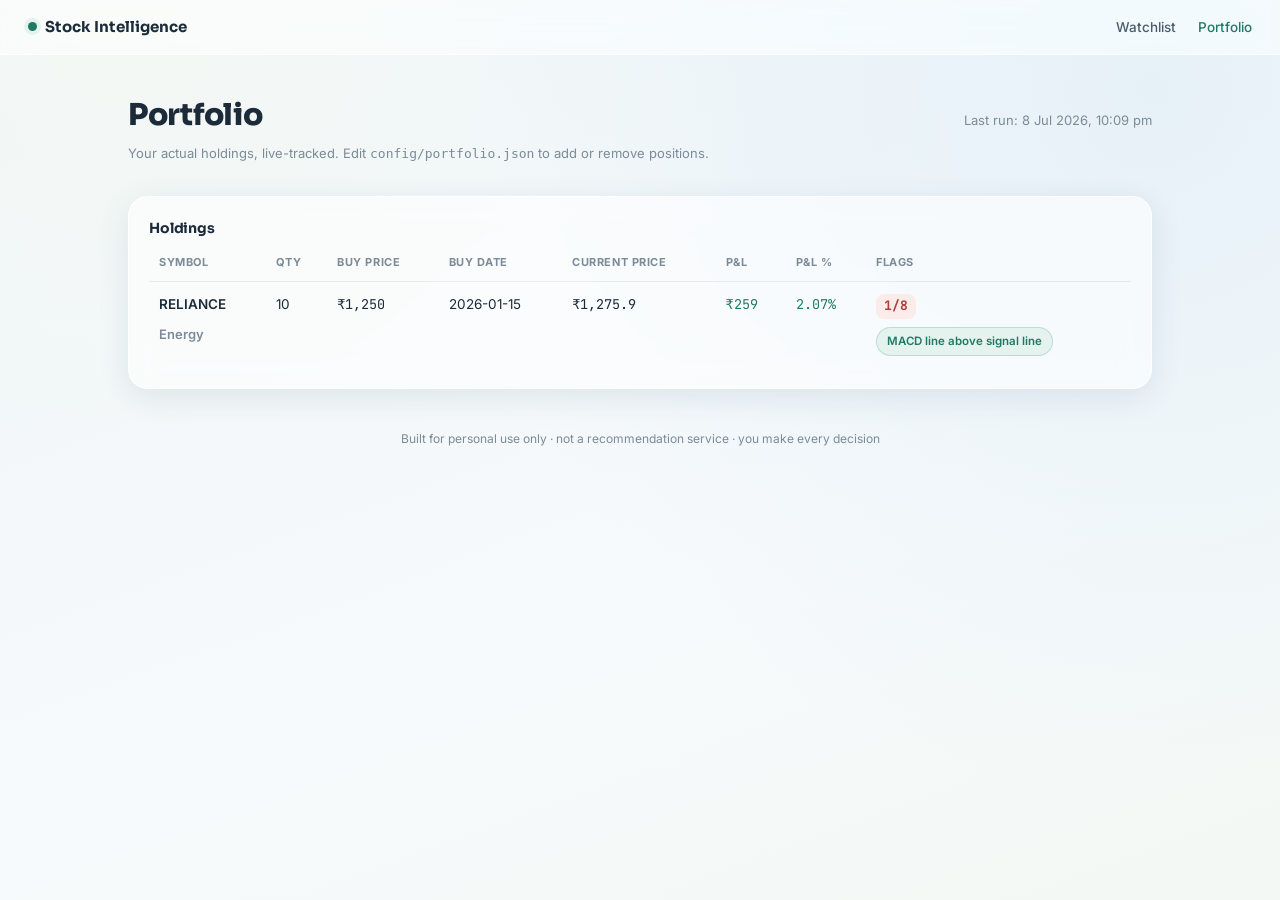
==== dashboard/portfolio.html @ 92f8f2cc "Phase 1 foundation: watchlist config, Angel One OHLCV pipeline, indicators, flags, dashboard Watchli" ====
<!DOCTYPE html>
<html lang="en">
<head>
<meta charset="UTF-8">
<meta name="viewport" content="width=device-width, initial-scale=1.0">
<title>Stock Intelligence — Portfolio</title>
<link rel="preconnect" href="https://fonts.googleapis.com">
<link href="https://fonts.googleapis.com/css2?family=Sora:wght@400;500;600;700;800&family=Inter:wght@400;500;600&family=JetBrains+Mono:wght@400;500;600&display=swap" rel="stylesheet">
<link rel="stylesheet" href="css/style.css">
</head>
<body>

<nav>
  <div class="brand"><span class="dot"></span> Stock Intelligence</div>
  <ul>
    <li><a href="index.html">Watchlist</a></li>
    <li><a href="portfolio.html" class="active">Portfolio</a></li>
  </ul>
</nav>

<header class="hero">
  <div class="title-row">
    <h1 class="display">Portfolio</h1>
    <div class="sub" id="last-updated">Loading…</div>
  </div>
  <div class="sub">Your actual holdings, live-tracked. Edit <code>config/portfolio.json</code> to add or remove positions.</div>
</header>

<main>
  <div class="card">
    <h2>Holdings</h2>
    <div style="overflow-x:auto;">
      <table id="holdings-table">
        <thead>
          <tr>
            <th>Symbol</th><th>Qty</th><th>Buy price</th><th>Buy date</th>
            <th>Current price</th><th>P&amp;L</th><th>P&amp;L %</th><th>Flags</th>
          </tr>
        </thead>
        <tbody id="holdings-body">
          <tr><td colspan="8" class="empty-note">Loading…</td></tr>
        </tbody>
      </table>
    </div>
  </div>
</main>

<footer>Built for personal use only · not a recommendation service · you make every decision</footer>

<script src="js/app.js"></script>
<script>
async function render() {
  const utils = window.dashboardUtils;
  const [meta, flagDefinitions, portfolio] = await Promise.all([
    utils.loadMeta(),
    utils.loadFlagDefinitions(),
    utils.loadPortfolio(),
  ]);

  document.getElementById("last-updated").textContent = `Last run: ${utils.formatUpdatedAt(meta.run_at)}`;

  const body = document.getElementById("holdings-body");
  body.innerHTML = "";

  if (!portfolio.holdings.length) {
    body.innerHTML = `<tr><td colspan="8" class="empty-note">No holdings configured. Add entries to config/portfolio.json.</td></tr>`;
    return;
  }

  portfolio.holdings.forEach((holding) => {
    const pnlClass = holding.pnl > 0 ? "up" : holding.pnl < 0 ? "down" : "flat";
    const pnlText = holding.pnl !== null ? `₹${holding.pnl.toLocaleString("en-IN", { maximumFractionDigits: 2 })}` : "—";
    const pnlPctText = holding.pnl_pct !== null ? `${holding.pnl_pct.toFixed(2)}%` : "—";

    const flagsHtml = holding.flags
      ? `<span class="flag-count ${utils.flagCountClass(holding.flags.flag_count, holding.flags.flag_total)}">${holding.flags.flag_count}/${holding.flags.flag_total}</span>
         <div class="flagrow">${holding.flags.flags_on.map((k) => `<span class="flag on">${utils.flagShortLabel(flagDefinitions, k)}</span>`).join("")}</div>`
      : `<span class="empty-note">no data this cycle</span>`;

    const row = document.createElement("tr");
    row.innerHTML = `
      <td>${holding.symbol}<div class="empty-note">${holding.sector || ""}</div></td>
      <td>${holding.quantity}</td>
      <td class="price-cell">${utils.formatPrice(holding.buy_price)}</td>
      <td>${holding.buy_date}</td>
      <td class="price-cell">${utils.formatPrice(holding.current_price)}</td>
      <td class="price-cell chg ${pnlClass}">${pnlText}</td>
      <td class="price-cell chg ${pnlClass}">${pnlPctText}</td>
      <td>${flagsHtml}</td>
    `;
    body.appendChild(row);
  });
}

render().catch((err) => {
  console.error(err);
  document.getElementById("holdings-body").innerHTML =
    `<tr><td colspan="8" class="empty-note">Failed to load data: ${err.message}. Run the pipeline first (python -m src.pipeline).</td></tr>`;
});
</script>

</body>
</html>
---- dashboard/css/style.css ----
:root{
  --bg-1:#eef4fa;
  --bg-2:#e6f1f7;
  --bg-3:#f3f8f4;
  --glass:rgba(255,255,255,0.58);
  --glass-strong:rgba(255,255,255,0.78);
  --glass-border:rgba(255,255,255,0.9);
  --ink:#1c2b3a;
  --ink-soft:#4a5c6b;
  --ink-faint:#7c8b98;
  --teal:#1f7a63;
  --teal-soft:#e4f3ee;
  --amber:#a8681c;
  --amber-soft:#faf0e0;
  --rose:#a8403a;
  --rose-soft:#fbecea;
  --line:rgba(28,43,58,0.08);
  --shadow:0 8px 32px rgba(31,64,90,0.10);
}
*{box-sizing:border-box; margin:0; padding:0;}
html{scroll-behavior:smooth;}
body{
  font-family:'Inter',sans-serif;
  color:var(--ink);
  background:
    radial-gradient(circle at 10% 0%, var(--bg-3) 0%, transparent 45%),
    radial-gradient(circle at 90% 10%, var(--bg-2) 0%, transparent 50%),
    linear-gradient(160deg, var(--bg-1), #f7fafc 60%, var(--bg-3));
  min-height:100vh;
  line-height:1.6;
  padding-bottom:80px;
}
.mono{font-family:'JetBrains Mono',monospace;}
h1,h2,h3,.display{font-family:'Sora',sans-serif; letter-spacing:-0.01em;}

nav{
  position:sticky; top:0; z-index:50;
  backdrop-filter:blur(16px) saturate(160%);
  -webkit-backdrop-filter:blur(16px) saturate(160%);
  background:rgba(255,255,255,0.55);
  border-bottom:1px solid var(--glass-border);
  padding:14px 28px;
  display:flex; align-items:center; justify-content:space-between;
}
nav .brand{font-family:'Sora',sans-serif; font-weight:700; font-size:15px; display:flex; align-items:center; gap:8px;}
nav .brand .dot{width:9px;height:9px;border-radius:50%;background:var(--teal); box-shadow:0 0 0 4px var(--teal-soft);}
nav ul{list-style:none; display:flex; gap:22px;}
nav a{color:var(--ink-soft); text-decoration:none; font-size:13.5px; font-weight:500;}
nav a:hover, nav a.active{color:var(--teal);}

header.hero{max-width:1080px; margin:0 auto; padding:36px 28px 8px;}
.hero .title-row{display:flex; align-items:baseline; justify-content:space-between; flex-wrap:wrap; gap:8px;}
h1.display{font-size:clamp(22px,4vw,30px); font-weight:800; color:var(--ink);}
.hero .sub{font-size:13px; color:var(--ink-faint); margin-top:4px;}

main{max-width:1080px; margin:0 auto; padding:24px 28px 0;}
.layout-grid{display:grid; grid-template-columns:1.3fr 1fr; gap:18px; align-items:start;}
@media (max-width:900px){ .layout-grid{grid-template-columns:1fr;} }

.card{
  background:var(--glass);
  border:1px solid var(--glass-border);
  border-radius:20px;
  box-shadow:var(--shadow);
  backdrop-filter:blur(14px);
  -webkit-backdrop-filter:blur(14px);
  padding:20px;
}
.card h2{font-size:14px; font-weight:700; margin-bottom:14px;}

.stock-row{
  background:var(--glass-strong); border:1px solid var(--glass-border); border-radius:14px;
  padding:12px 14px; margin-bottom:9px; display:flex; align-items:center; justify-content:space-between;
  box-shadow:0 3px 10px rgba(31,64,90,0.05); gap:10px;
}
.stock-row .left{display:flex; align-items:center; gap:11px; min-width:0;}
.stock-row .rank{
  width:26px; height:26px; border-radius:8px; background:var(--teal-soft); color:var(--teal);
  font-family:'JetBrains Mono',monospace; font-weight:700; font-size:12px;
  display:flex; align-items:center; justify-content:center; flex-shrink:0;
}
.stock-row .name{font-weight:700; font-size:14px;}
.stock-row .name .sector{font-weight:500; color:var(--ink-faint); font-size:11.5px; margin-left:6px;}
.stock-row .flags-mini{font-size:11px; color:var(--ink-faint); margin-top:2px; white-space:nowrap; overflow:hidden; text-overflow:ellipsis;}
.stock-row .right{text-align:right; flex-shrink:0;}
.stock-row .price{font-size:13px; font-weight:600; font-family:'JetBrains Mono',monospace;}
.stock-row .chg{font-family:'JetBrains Mono',monospace; font-size:11.5px; font-weight:600;}
.chg.up{color:var(--teal);} .chg.down{color:var(--rose);} .chg.flat{color:var(--ink-faint);}

.flag-count{
  font-family:'JetBrains Mono',monospace; font-weight:700; font-size:13px;
  padding:2px 8px; border-radius:8px; display:inline-block;
}
.flag-count.strong{background:var(--teal-soft); color:var(--teal);}
.flag-count.mid{background:var(--amber-soft); color:var(--amber);}
.flag-count.weak{background:var(--rose-soft); color:var(--rose);}

.flagrow{display:flex; flex-wrap:wrap; gap:6px; margin-top:8px;}
.flag{
  font-size:11.5px; font-weight:600; padding:4px 10px; border-radius:999px;
  border:1px solid; display:inline-flex; align-items:center; gap:5px;
}
.flag.on{background:var(--teal-soft); color:var(--teal); border-color:rgba(31,122,99,0.2);}
.flag.off{background:rgba(28,43,58,0.05); color:var(--ink-faint); border-color:var(--line);}

.side-card{
  background:var(--glass-strong); border:1px solid var(--glass-border); border-radius:14px;
  padding:14px 16px; margin-bottom:12px; box-shadow:0 3px 10px rgba(31,64,90,0.05);
}
.side-card h5{font-size:11.5px; text-transform:uppercase; letter-spacing:0.05em; color:var(--ink-faint); margin-bottom:10px; font-weight:700;}
.holding-row{display:flex; justify-content:space-between; align-items:center; font-size:12.5px; padding:7px 0; border-bottom:1px solid var(--line);}
.holding-row:last-child{border-bottom:none;}
.pill-status{font-size:10px; font-weight:700; padding:2px 8px; border-radius:999px;}
.pill-status.ok{background:var(--teal-soft); color:var(--teal);}
.pill-status.watch{background:var(--amber-soft); color:var(--amber);}
.pill-status.review{background:var(--rose-soft); color:var(--rose);}

table{width:100%; border-collapse:collapse; font-size:13.5px;}
th{text-align:left; font-size:11px; text-transform:uppercase; letter-spacing:0.05em; color:var(--ink-faint); padding:0 10px 10px; font-weight:700;}
td{padding:12px 10px; border-top:1px solid var(--line); vertical-align:top;}
tr td:first-child{font-weight:600;}
.price-cell{font-family:'JetBrains Mono',monospace;}

.callout{
  background:var(--amber-soft); border:1px solid rgba(168,104,28,0.2); border-radius:16px;
  padding:14px 18px; font-size:13px; color:var(--ink); margin-top:16px;
}
.callout b{color:var(--amber);}

.empty-note{color:var(--ink-faint); font-size:13px; padding:8px 0;}

footer{max-width:1080px; margin:40px auto 0; padding:0 28px; text-align:center; color:var(--ink-faint); font-size:12px;}
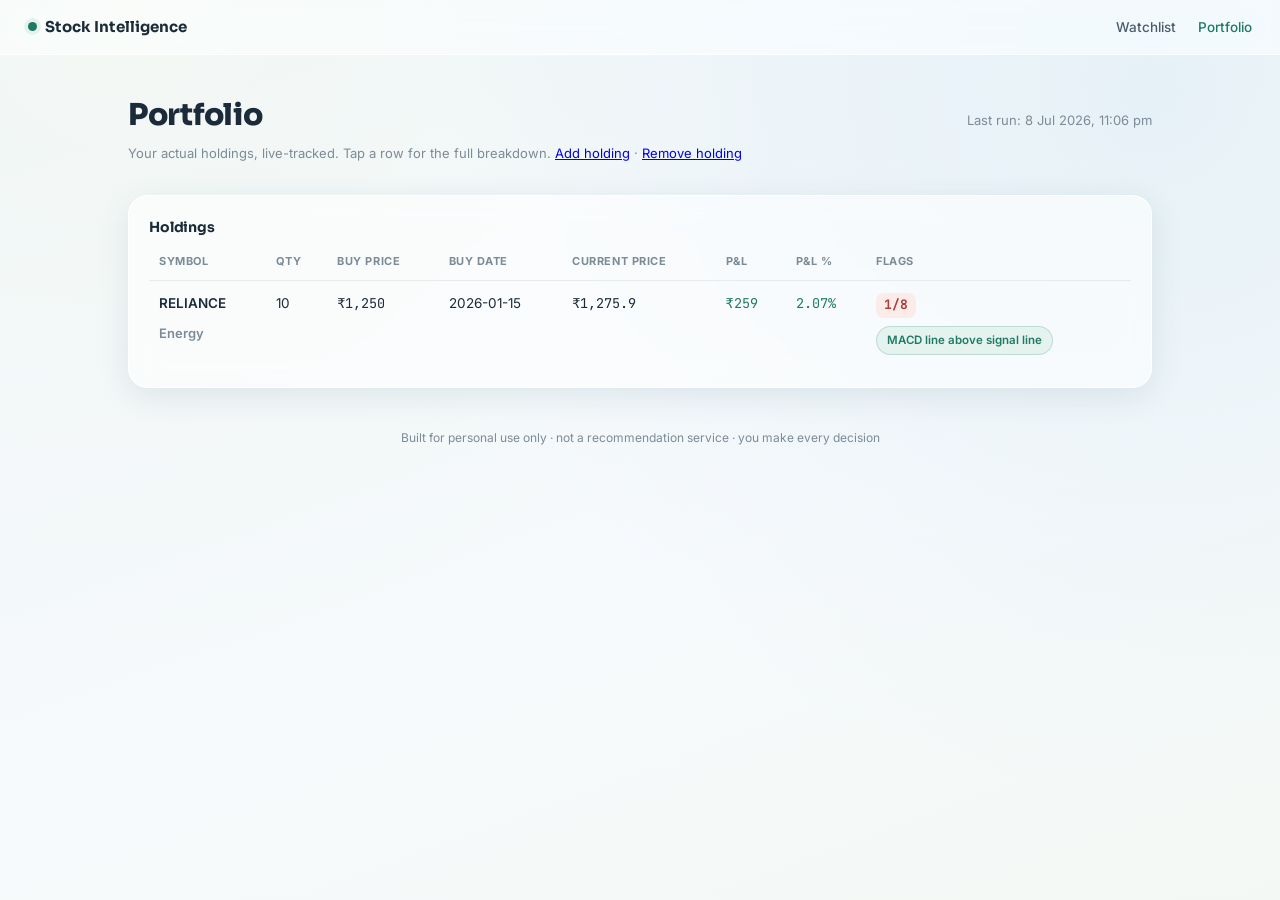
==== commit c6e68afd: "Phase 2 kickoff: sector strength, Telegram briefings, issue-form config editing, stock detail view -" ====
--- a/dashboard/portfolio.html
+++ b/dashboard/portfolio.html
@@ -23,7 +23,11 @@
     <h1 class="display">Portfolio</h1>
     <div class="sub" id="last-updated">Loading…</div>
   </div>
-  <div class="sub">Your actual holdings, live-tracked. Edit <code>config/portfolio.json</code> to add or remove positions.</div>
+  <div class="sub">
+    Your actual holdings, live-tracked. Tap a row for the full breakdown.
+    <a href="https://github.com/subramanya1496/nse-dashboard/issues/new?template=add-holding.yml" target="_blank" rel="noopener">Add holding</a> ·
+    <a href="https://github.com/subramanya1496/nse-dashboard/issues/new?template=remove-holding.yml" target="_blank" rel="noopener">Remove holding</a>
+  </div>
 </header>
 
 <main>
@@ -78,6 +82,7 @@
       : `<span class="empty-note">no data this cycle</span>`;
 
     const row = document.createElement("tr");
+    if (holding.flags) row.style.cursor = "pointer";
     row.innerHTML = `
       <td>${holding.symbol}<div class="empty-note">${holding.sector || ""}</div></td>
       <td>${holding.quantity}</td>
@@ -89,6 +94,24 @@
       <td>${flagsHtml}</td>
     `;
     body.appendChild(row);
+
+    if (holding.flags) {
+      row.addEventListener("click", async () => {
+        const existing = row.nextElementSibling;
+        if (existing && existing.classList.contains("detail-row")) {
+          existing.remove();
+          return;
+        }
+        const stock = await utils.loadStock(holding.symbol);
+        const detailRow = document.createElement("tr");
+        detailRow.className = "detail-row";
+        const cell = document.createElement("td");
+        cell.colSpan = 8;
+        cell.innerHTML = `<div class="detail-panel" style="border:none; border-radius:14px;">${utils.renderDetailPanelHtml(stock, flagDefinitions)}</div>`;
+        detailRow.appendChild(cell);
+        row.after(detailRow);
+      });
+    }
   });
 }
 
--- a/dashboard/css/style.css
+++ b/dashboard/css/style.css
@@ -71,8 +71,30 @@
 .stock-row{
   background:var(--glass-strong); border:1px solid var(--glass-border); border-radius:14px;
   padding:12px 14px; margin-bottom:9px; display:flex; align-items:center; justify-content:space-between;
-  box-shadow:0 3px 10px rgba(31,64,90,0.05); gap:10px;
+  box-shadow:0 3px 10px rgba(31,64,90,0.05); gap:10px; cursor:pointer;
 }
+.stock-row:hover{border-color:rgba(31,122,99,0.3);}
+.stock-block{margin-bottom:9px;}
+.stock-block .stock-row{margin-bottom:0;}
+.stock-block.expanded .stock-row{border-radius:14px 14px 0 0; border-bottom-color:transparent;}
+
+.detail-panel{
+  background:var(--glass-strong); border:1px solid var(--glass-border); border-top:none;
+  border-radius:0 0 14px 14px; padding:14px 16px; box-shadow:0 3px 10px rgba(31,64,90,0.05);
+  font-size:12.5px;
+}
+.detail-panel .detail-section{margin-bottom:12px;}
+.detail-panel .detail-section:last-child{margin-bottom:0;}
+.detail-panel h6{font-size:11px; text-transform:uppercase; letter-spacing:0.05em; color:var(--ink-faint); margin-bottom:8px; font-weight:700;}
+.detail-panel .check-row{display:flex; align-items:center; gap:8px; padding:4px 0; font-family:'JetBrains Mono',monospace; font-size:11.5px;}
+.detail-panel .check-row .mark{width:14px; flex-shrink:0; font-weight:700;}
+.detail-panel .check-row .mark.pass{color:var(--teal);}
+.detail-panel .check-row .mark.fail{color:var(--rose);}
+.detail-panel .check-row .label{font-family:'Inter',sans-serif;}
+.detail-panel .kv-grid{display:grid; grid-template-columns:repeat(auto-fill,minmax(140px,1fr)); gap:8px;}
+.detail-panel .kv-grid .kv{background:rgba(255,255,255,0.5); border-radius:8px; padding:6px 10px;}
+.detail-panel .kv-grid .kv .k{font-size:10.5px; color:var(--ink-faint);}
+.detail-panel .kv-grid .kv .v{font-family:'JetBrains Mono',monospace; font-weight:600;}
 .stock-row .left{display:flex; align-items:center; gap:11px; min-width:0;}
 .stock-row .rank{
   width:26px; height:26px; border-radius:8px; background:var(--teal-soft); color:var(--teal);
@@ -115,6 +137,15 @@
 .pill-status.watch{background:var(--amber-soft); color:var(--amber);}
 .pill-status.review{background:var(--rose-soft); color:var(--rose);}
 
+.sector-bar-row{display:flex; align-items:center; gap:8px; margin-bottom:9px; font-size:12px;}
+.sector-bar-row:last-child{margin-bottom:0;}
+.sector-bar-row .name{width:100px; flex-shrink:0; font-weight:600; overflow:hidden; text-overflow:ellipsis; white-space:nowrap;}
+.sector-bar-row .pct{width:36px; flex-shrink:0; text-align:right; font-family:'JetBrains Mono',monospace; font-size:11px; color:var(--ink-faint);}
+.sector-bar-track{flex:1; height:6px; border-radius:4px; background:rgba(28,43,58,0.08); overflow:hidden;}
+.sector-bar-fill{height:100%; border-radius:4px; background:linear-gradient(90deg, var(--teal), #4fae95);}
+.sector-bar-fill.weak{background:linear-gradient(90deg, var(--rose), #c97a75);}
+.sector-bar-fill.mid{background:linear-gradient(90deg, var(--amber), #d1a04a);}
+
 table{width:100%; border-collapse:collapse; font-size:13.5px;}
 th{text-align:left; font-size:11px; text-transform:uppercase; letter-spacing:0.05em; color:var(--ink-faint); padding:0 10px 10px; font-weight:700;}
 td{padding:12px 10px; border-top:1px solid var(--line); vertical-align:top;}
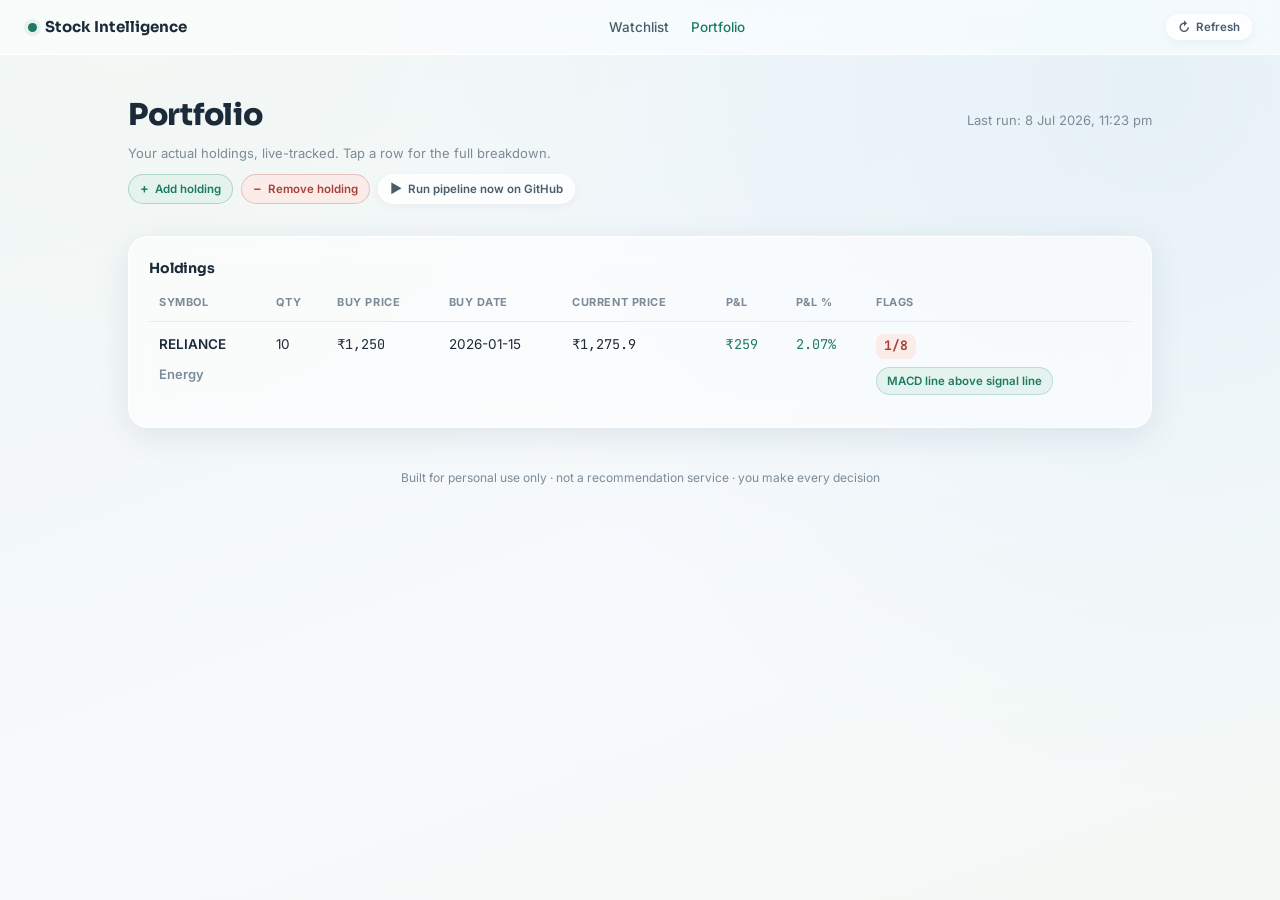
==== commit ebf791cf: "feat: restyle manage/action buttons, add refresh control and watchlist tabs - Replace plain links wi" ====
--- a/dashboard/portfolio.html
+++ b/dashboard/portfolio.html
@@ -16,6 +16,9 @@
     <li><a href="index.html">Watchlist</a></li>
     <li><a href="portfolio.html" class="active">Portfolio</a></li>
   </ul>
+  <div class="nav-right">
+    <button class="btn btn-ghost btn-sm" id="refresh-btn" title="Re-fetch the latest published data"><span class="icon">↻</span><span class="label">Refresh</span></button>
+  </div>
 </nav>
 
 <header class="hero">
@@ -23,10 +26,11 @@
     <h1 class="display">Portfolio</h1>
     <div class="sub" id="last-updated">Loading…</div>
   </div>
-  <div class="sub">
-    Your actual holdings, live-tracked. Tap a row for the full breakdown.
-    <a href="https://github.com/subramanya1496/nse-dashboard/issues/new?template=add-holding.yml" target="_blank" rel="noopener">Add holding</a> ·
-    <a href="https://github.com/subramanya1496/nse-dashboard/issues/new?template=remove-holding.yml" target="_blank" rel="noopener">Remove holding</a>
+  <div class="sub">Your actual holdings, live-tracked. Tap a row for the full breakdown.</div>
+  <div class="actions-row">
+    <a class="btn btn-primary btn-sm" href="https://github.com/subramanya1496/nse-dashboard/issues/new?template=add-holding.yml" target="_blank" rel="noopener"><span class="icon">+</span> Add holding</a>
+    <a class="btn btn-danger btn-sm" href="https://github.com/subramanya1496/nse-dashboard/issues/new?template=remove-holding.yml" target="_blank" rel="noopener"><span class="icon">−</span> Remove holding</a>
+    <a class="btn btn-ghost btn-sm" href="https://github.com/subramanya1496/nse-dashboard/actions/workflows/daily-run.yml" target="_blank" rel="noopener"><span class="icon">▶</span> Run pipeline now on GitHub</a>
   </div>
 </header>
 
@@ -120,6 +124,8 @@
   document.getElementById("holdings-body").innerHTML =
     `<tr><td colspan="8" class="empty-note">Failed to load data: ${err.message}. Run the pipeline first (python -m src.pipeline).</td></tr>`;
 });
+
+window.dashboardUtils.initRefreshButton(document.getElementById("refresh-btn"), render);
 </script>
 
 </body>
--- a/dashboard/css/style.css
+++ b/dashboard/css/style.css
@@ -47,15 +47,67 @@
 nav ul{list-style:none; display:flex; gap:22px;}
 nav a{color:var(--ink-soft); text-decoration:none; font-size:13.5px; font-weight:500;}
 nav a:hover, nav a.active{color:var(--teal);}
+nav .nav-right{display:flex; align-items:center; gap:16px;}
 
 header.hero{max-width:1080px; margin:0 auto; padding:36px 28px 8px;}
 .hero .title-row{display:flex; align-items:baseline; justify-content:space-between; flex-wrap:wrap; gap:8px;}
 h1.display{font-size:clamp(22px,4vw,30px); font-weight:800; color:var(--ink);}
 .hero .sub{font-size:13px; color:var(--ink-faint); margin-top:4px;}
+.hero .actions-row{display:flex; align-items:center; gap:8px; flex-wrap:wrap; margin-top:10px;}
+
+/* Buttons */
+.btn{
+  display:inline-flex; align-items:center; gap:6px;
+  font-family:'Inter',sans-serif; font-size:12.5px; font-weight:600;
+  padding:7px 14px; border-radius:999px; border:1px solid transparent;
+  cursor:pointer; text-decoration:none; white-space:nowrap;
+  transition:transform 0.12s ease, box-shadow 0.12s ease, border-color 0.12s ease, background 0.12s ease;
+  background:var(--glass-strong);
+}
+.btn:hover{transform:translateY(-1px); box-shadow:0 4px 14px rgba(31,64,90,0.12);}
+.btn:active{transform:translateY(0); box-shadow:none;}
+.btn .icon{font-size:13px; line-height:1;}
+
+.btn-primary{background:var(--teal-soft); color:var(--teal); border-color:rgba(31,122,99,0.25);}
+.btn-primary:hover{background:var(--teal); color:#fff;}
+
+.btn-danger{background:var(--rose-soft); color:var(--rose); border-color:rgba(168,64,58,0.25);}
+.btn-danger:hover{background:var(--rose); color:#fff;}
+
+.btn-ghost{background:var(--glass-strong); color:var(--ink-soft); border-color:var(--glass-border); box-shadow:0 3px 10px rgba(31,64,90,0.05);}
+.btn-ghost:hover{color:var(--teal); border-color:rgba(31,122,99,0.3);}
+
+.btn-sm{padding:5px 11px; font-size:11.5px;}
+
+.btn[disabled], .btn.is-loading{opacity:0.65; cursor:default; transform:none; box-shadow:none;}
+.btn .icon.spin{display:inline-block; animation:btn-spin 0.8s linear infinite;}
+@keyframes btn-spin{ from{transform:rotate(0deg);} to{transform:rotate(360deg);} }
+
+.manage-buttons{display:flex; flex-direction:column; gap:8px;}
+.manage-buttons .btn{justify-content:center;}
+
+/* Tabs */
+.tab-bar{display:flex; gap:6px; margin-bottom:14px; flex-wrap:wrap;}
+.tab-btn{
+  font-family:'Inter',sans-serif; font-size:12.5px; font-weight:600; color:var(--ink-soft);
+  background:rgba(28,43,58,0.05); border:1px solid transparent; border-radius:999px;
+  padding:7px 14px; cursor:pointer; transition:all 0.12s ease;
+}
+.tab-btn:hover{color:var(--ink);}
+.tab-btn.active{background:var(--teal); color:#fff; box-shadow:0 3px 10px rgba(31,122,99,0.25);}
+
+.sector-group{margin-bottom:18px;}
+.sector-group:last-child{margin-bottom:0;}
+.sector-group-header{
+  display:flex; align-items:center; justify-content:space-between;
+  padding:6px 4px; margin-bottom:8px;
+}
+.sector-group-header .name{font-family:'Sora',sans-serif; font-weight:700; font-size:13px; color:var(--ink);}
+.sector-group-header .meta{font-size:11.5px; color:var(--ink-faint); font-family:'JetBrains Mono',monospace;}
 
 main{max-width:1080px; margin:0 auto; padding:24px 28px 0;}
-.layout-grid{display:grid; grid-template-columns:1.3fr 1fr; gap:18px; align-items:start;}
-@media (max-width:900px){ .layout-grid{grid-template-columns:1fr;} }
+.layout-grid{display:grid; grid-template-columns:minmax(0,1.3fr) minmax(0,1fr); gap:18px; align-items:start;}
+@media (max-width:900px){ .layout-grid{grid-template-columns:minmax(0,1fr);} }
 
 .card{
   background:var(--glass);
@@ -95,7 +147,8 @@
 .detail-panel .kv-grid .kv{background:rgba(255,255,255,0.5); border-radius:8px; padding:6px 10px;}
 .detail-panel .kv-grid .kv .k{font-size:10.5px; color:var(--ink-faint);}
 .detail-panel .kv-grid .kv .v{font-family:'JetBrains Mono',monospace; font-weight:600;}
-.stock-row .left{display:flex; align-items:center; gap:11px; min-width:0;}
+.stock-row .left{display:flex; align-items:center; gap:11px; min-width:0; flex:1;}
+.stock-row .left > div:not(.rank){min-width:0; flex:1;}
 .stock-row .rank{
   width:26px; height:26px; border-radius:8px; background:var(--teal-soft); color:var(--teal);
   font-family:'JetBrains Mono',monospace; font-weight:700; font-size:12px;
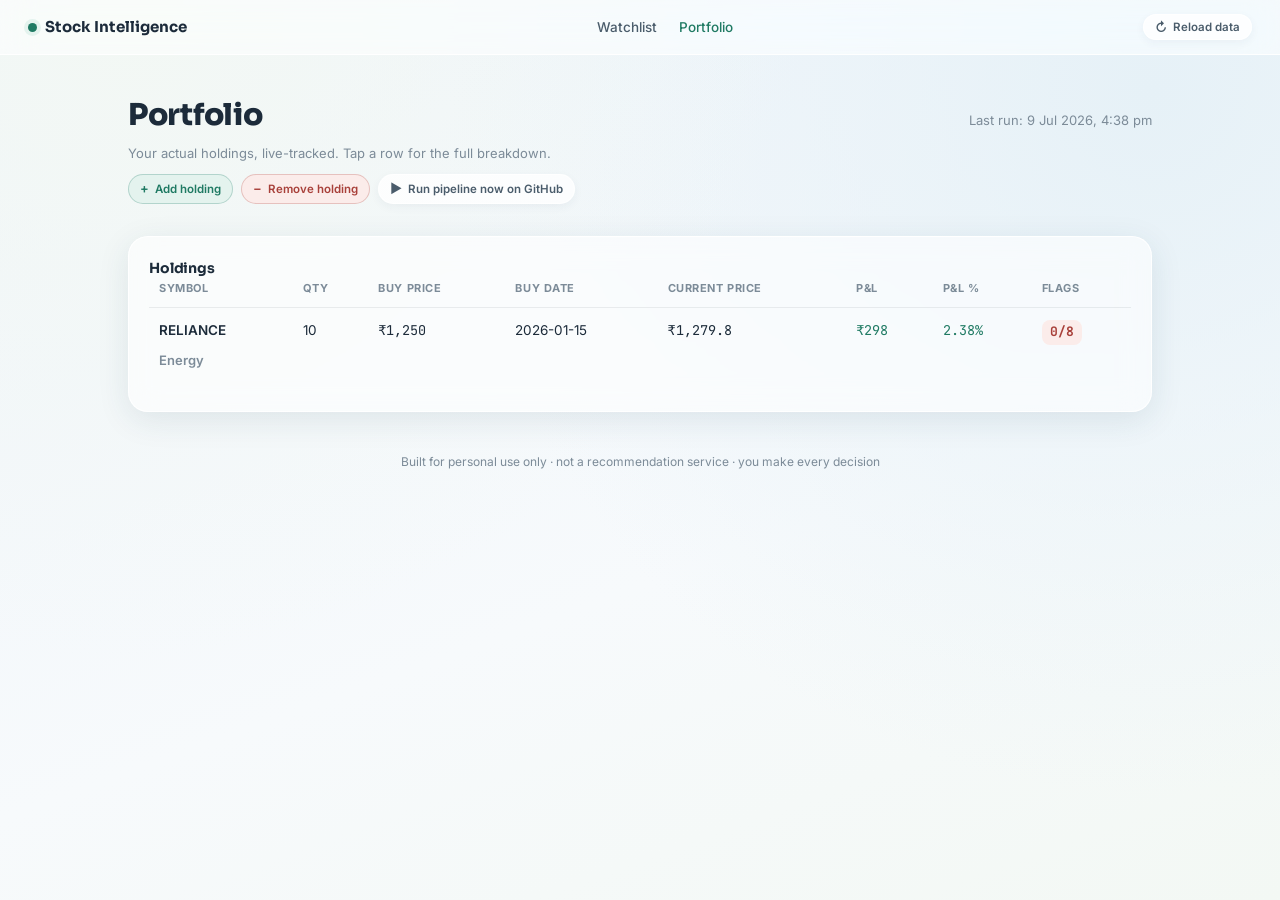
==== commit bc153e40: "feat: add price chart, 52w range, and external analyst view; fix fundamentals fetch Fundamentals wer" ====
--- a/dashboard/portfolio.html
+++ b/dashboard/portfolio.html
@@ -6,7 +6,7 @@
 <title>Stock Intelligence — Portfolio</title>
 <link rel="preconnect" href="https://fonts.googleapis.com">
 <link href="https://fonts.googleapis.com/css2?family=Sora:wght@400;500;600;700;800&family=Inter:wght@400;500;600&family=JetBrains+Mono:wght@400;500;600&display=swap" rel="stylesheet">
-<link rel="stylesheet" href="css/style.css">
+<link rel="stylesheet" href="css/style.css?v=2">
 </head>
 <body>
 
@@ -17,7 +17,7 @@
     <li><a href="portfolio.html" class="active">Portfolio</a></li>
   </ul>
   <div class="nav-right">
-    <button class="btn btn-ghost btn-sm" id="refresh-btn" title="Re-fetch the latest published data"><span class="icon">↻</span><span class="label">Refresh</span></button>
+    <button class="btn btn-ghost btn-sm" id="refresh-btn" title="Reloads the latest published data. New prices come from the daily pipeline — use ‘Run pipeline now on GitHub’ for a fresh fetch."><span class="icon">↻</span><span class="label">Reload data</span></button>
   </div>
 </nav>
 
@@ -55,7 +55,7 @@
 
 <footer>Built for personal use only · not a recommendation service · you make every decision</footer>
 
-<script src="js/app.js"></script>
+<script src="js/app.js?v=2"></script>
 <script>
 async function render() {
   const utils = window.dashboardUtils;
--- a/dashboard/css/style.css
+++ b/dashboard/css/style.css
@@ -96,14 +96,22 @@
 .tab-btn:hover{color:var(--ink);}
 .tab-btn.active{background:var(--teal); color:#fff; box-shadow:0 3px 10px rgba(31,122,99,0.25);}
 
-.sector-group{margin-bottom:18px;}
+.sector-group{margin-bottom:8px; border-radius:14px; background:rgba(255,255,255,0.35);}
 .sector-group:last-child{margin-bottom:0;}
 .sector-group-header{
   display:flex; align-items:center; justify-content:space-between;
-  padding:6px 4px; margin-bottom:8px;
-}
-.sector-group-header .name{font-family:'Sora',sans-serif; font-weight:700; font-size:13px; color:var(--ink);}
+  padding:10px 12px; cursor:pointer; user-select:none; border-radius:14px;
+  transition:background 0.12s ease;
+}
+.sector-group-header:hover{background:rgba(255,255,255,0.6);}
+.sector-group-header .name{font-family:'Sora',sans-serif; font-weight:700; font-size:13px; color:var(--ink); display:flex; align-items:center; gap:7px;}
 .sector-group-header .meta{font-size:11.5px; color:var(--ink-faint); font-family:'JetBrains Mono',monospace;}
+.sector-group-header .chevron{display:inline-block; font-size:10px; color:var(--ink-faint); transition:transform 0.15s ease;}
+.sector-group:not(.collapsed) .sector-group-header .chevron{transform:rotate(90deg);}
+.sector-group-body{padding:4px 0 6px;}
+.sector-group.collapsed .sector-group-body{display:none;}
+
+.show-more-row{text-align:center; margin-top:10px;}
 
 main{max-width:1080px; margin:0 auto; padding:24px 28px 0;}
 .layout-grid{display:grid; grid-template-columns:minmax(0,1.3fr) minmax(0,1fr); gap:18px; align-items:start;}
@@ -118,7 +126,19 @@
   -webkit-backdrop-filter:blur(14px);
   padding:20px;
 }
-.card h2{font-size:14px; font-weight:700; margin-bottom:14px;}
+.card h2{font-size:14px; font-weight:700;}
+.card-head-row{display:flex; align-items:baseline; justify-content:space-between; margin-bottom:12px;}
+.stock-count{font-size:11.5px; color:var(--ink-faint); font-family:'JetBrains Mono',monospace;}
+
+.search-row{margin-bottom:12px;}
+.search-input{
+  width:100%; padding:9px 14px; border-radius:999px; font-size:13px;
+  font-family:'Inter',sans-serif; color:var(--ink);
+  background:var(--glass-strong); border:1px solid var(--glass-border);
+  outline:none; transition:border-color 0.12s ease, box-shadow 0.12s ease;
+}
+.search-input::placeholder{color:var(--ink-faint);}
+.search-input:focus{border-color:rgba(31,122,99,0.35); box-shadow:0 0 0 3px var(--teal-soft);}
 
 .stock-row{
   background:var(--glass-strong); border:1px solid var(--glass-border); border-radius:14px;
@@ -149,6 +169,13 @@
 .detail-panel .kv-grid .kv .v{font-family:'JetBrains Mono',monospace; font-weight:600;}
 .stock-row .left{display:flex; align-items:center; gap:11px; min-width:0; flex:1;}
 .stock-row .left > div:not(.rank){min-width:0; flex:1;}
+.star-btn{
+  background:none; border:none; padding:2px; cursor:pointer; flex-shrink:0;
+  font-size:16px; line-height:1; color:var(--ink-faint);
+  transition:color 0.12s ease, transform 0.12s ease;
+}
+.star-btn:hover{color:var(--amber); transform:scale(1.15);}
+.star-btn.active{color:var(--amber);}
 .stock-row .rank{
   width:26px; height:26px; border-radius:8px; background:var(--teal-soft); color:var(--teal);
   font-family:'JetBrains Mono',monospace; font-weight:700; font-size:12px;
@@ -213,4 +240,35 @@
 
 .empty-note{color:var(--ink-faint); font-size:13px; padding:8px 0;}
 
+/* Detail panel: price chart */
+.chart-wrap{background:rgba(255,255,255,0.5); border-radius:10px; padding:8px 8px 4px;}
+.price-chart{display:block; width:100%; height:90px;}
+.chart-legend{display:flex; align-items:center; gap:14px; margin-top:6px; font-size:10.5px; color:var(--ink-faint);}
+.chart-legend .swatch{display:inline-block; width:10px; height:3px; border-radius:2px; vertical-align:middle; margin-right:4px;}
+.chart-legend .swatch.close{background:var(--teal);}
+.chart-legend .swatch.ema{background:var(--amber);}
+.chart-legend .range{margin-left:auto; font-size:10px;}
+
+/* Detail panel: 52-week + analyst target range bars */
+.range-row, .target-row{display:flex; align-items:center; gap:10px; margin:2px 0 6px;}
+.range-end{font-size:11px; color:var(--ink-soft); flex-shrink:0;}
+.range-track{position:relative; flex:1; height:6px; border-radius:4px;
+  background:linear-gradient(90deg, var(--rose-soft), var(--amber-soft), var(--teal-soft));}
+.range-track.target{background:linear-gradient(90deg, var(--teal-soft), var(--teal-soft));}
+.range-marker{position:absolute; top:50%; width:11px; height:11px; border-radius:50%;
+  transform:translate(-50%,-50%); background:var(--ink); border:2px solid #fff; box-shadow:0 1px 3px rgba(0,0,0,0.25);}
+.range-marker.mean{width:0; height:0; border-radius:0; background:none; border-left:5px solid transparent;
+  border-right:5px solid transparent; border-bottom:9px solid var(--teal); box-shadow:none;}
+.range-tick.now{position:absolute; top:50%; width:9px; height:9px; border-radius:50%;
+  transform:translate(-50%,-50%); background:var(--ink); border:2px solid #fff; box-shadow:0 1px 3px rgba(0,0,0,0.25);}
+.range-sub{font-size:11px; color:var(--ink-faint);}
+.range-sub .up{color:var(--teal); font-weight:600;} .range-sub .down{color:var(--rose); font-weight:600;}
+
+/* Detail panel: external analyst view */
+.ext-tag{display:inline-block; margin-left:6px; font-size:9px; font-weight:600; text-transform:none;
+  letter-spacing:0; color:var(--amber); background:var(--amber-soft); padding:2px 7px; border-radius:999px;
+  border:1px solid rgba(168,104,28,0.2); vertical-align:middle;}
+.analyst-head{display:flex; align-items:center; gap:10px; margin-bottom:6px;}
+.analyst-meta{font-size:11px; color:var(--ink-faint);}
+
 footer{max-width:1080px; margin:40px auto 0; padding:0 28px; text-align:center; color:var(--ink-faint); font-size:12px;}
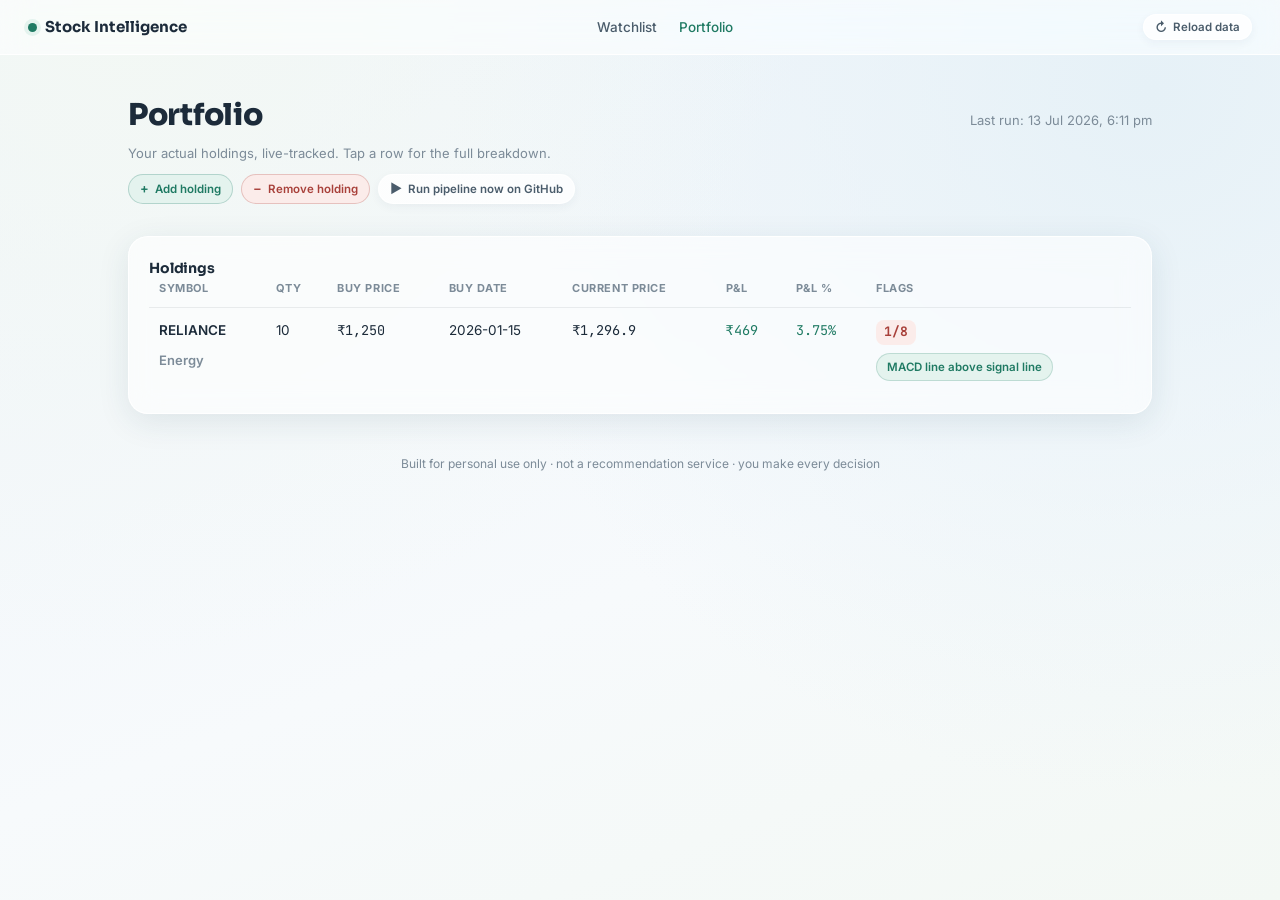
==== commit cd32e9d6: "feat: redesign dashboard into dense multi-section research view (#8) - New home layout: sticky marke" ====
--- a/dashboard/portfolio.html
+++ b/dashboard/portfolio.html
@@ -6,7 +6,7 @@
 <title>Stock Intelligence — Portfolio</title>
 <link rel="preconnect" href="https://fonts.googleapis.com">
 <link href="https://fonts.googleapis.com/css2?family=Sora:wght@400;500;600;700;800&family=Inter:wght@400;500;600&family=JetBrains+Mono:wght@400;500;600&display=swap" rel="stylesheet">
-<link rel="stylesheet" href="css/style.css?v=2">
+<link rel="stylesheet" href="css/style.css?v=3">
 </head>
 <body>
 
@@ -55,7 +55,7 @@
 
 <footer>Built for personal use only · not a recommendation service · you make every decision</footer>
 
-<script src="js/app.js?v=2"></script>
+<script src="js/app.js?v=3"></script>
 <script>
 async function render() {
   const utils = window.dashboardUtils;
--- a/dashboard/css/style.css
+++ b/dashboard/css/style.css
@@ -272,3 +272,253 @@
 .analyst-meta{font-size:11px; color:var(--ink-faint);}
 
 footer{max-width:1080px; margin:40px auto 0; padding:0 28px; text-align:center; color:var(--ink-faint); font-size:12px;}
+
+/* =====================================================================================
+   Dense multi-section home layout (Bloomberg × Tickertape × TradingView, light glass)
+   ===================================================================================== */
+
+.fine{font-size:10.5px; color:var(--ink-faint); margin-top:6px; line-height:1.45;}
+.empty-note.sm{font-size:11.5px; padding:4px 0;}
+
+/* Sticky header: nav + market strip travel together */
+.sticky-top{position:sticky; top:0; z-index:60;}
+.sticky-top nav{position:static;}
+.market-strip{
+  display:flex; align-items:stretch; gap:0; overflow-x:auto; scrollbar-width:thin;
+  backdrop-filter:blur(16px) saturate(160%);
+  -webkit-backdrop-filter:blur(16px) saturate(160%);
+  background:rgba(255,255,255,0.72);
+  border-bottom:1px solid var(--glass-border);
+  padding:6px 20px;
+  font-size:11.5px;
+}
+.mi{display:flex; align-items:center; gap:8px; padding:4px 14px; border-right:1px solid var(--line); white-space:nowrap;}
+.mi:last-child{border-right:none;}
+.mi-label{font-family:'Sora',sans-serif; font-weight:700; font-size:10.5px; letter-spacing:0.04em; color:var(--ink-soft);}
+.mi-sub{font-size:10px; color:var(--ink-faint); font-weight:500;}
+.mi-value{font-weight:600; font-size:12px;}
+.mi-chg{font-size:11px; font-weight:600;}
+.mi-chg.up{color:var(--teal);} .mi-chg.down{color:var(--rose);} .mi-chg.vix-up{color:var(--amber);}
+.mi-note{color:var(--ink-faint); font-size:11px;}
+.spark{width:72px; height:22px; flex-shrink:0;}
+.spark polyline{stroke:var(--ink-faint);}
+.spark.teal polyline{stroke:var(--teal);}
+.spark.rose polyline{stroke:var(--rose);}
+.spark.amber polyline{stroke:var(--amber);}
+.ad-bar{width:64px; height:6px; border-radius:4px; background:var(--rose-soft); overflow:hidden; display:inline-block;}
+.ad-bar .ad-adv{display:block; height:100%; background:var(--teal); border-radius:4px;}
+.status-dot{width:8px; height:8px; border-radius:50%; display:inline-block;}
+.status-dot.open{background:var(--teal); box-shadow:0 0 0 3px var(--teal-soft); animation:pulse 2s ease infinite;}
+.status-dot.pre{background:var(--amber); box-shadow:0 0 0 3px var(--amber-soft);}
+.status-dot.closed{background:var(--ink-faint); box-shadow:0 0 0 3px rgba(28,43,58,0.08);}
+@keyframes pulse{0%,100%{opacity:1;} 50%{opacity:0.55;}}
+
+/* Wide main container + section rhythm */
+main.wide{max-width:1440px; margin:0 auto; padding:18px 24px 0; display:flex; flex-direction:column; gap:16px;}
+.panel{
+  background:var(--glass); border:1px solid var(--glass-border); border-radius:18px;
+  box-shadow:var(--shadow); backdrop-filter:blur(14px); -webkit-backdrop-filter:blur(14px);
+  padding:16px 18px;
+  animation:fadeUp 0.35s ease both;
+}
+@keyframes fadeUp{from{opacity:0; transform:translateY(6px);} to{opacity:1; transform:none;}}
+.panel-head{display:flex; align-items:baseline; gap:12px; flex-wrap:wrap; margin-bottom:12px;}
+.panel h2{font-size:14px; font-weight:700;}
+.panel-sub{font-size:11px; color:var(--ink-faint);}
+
+/* KPI row */
+.kpi-row{display:grid; grid-template-columns:repeat(5,minmax(0,1fr)); gap:12px;}
+.kpi-card{
+  background:var(--glass-strong); border:1px solid var(--glass-border); border-radius:14px;
+  padding:12px 14px; box-shadow:0 3px 10px rgba(31,64,90,0.05);
+  transition:transform 0.15s ease, box-shadow 0.15s ease;
+}
+.kpi-card:hover{transform:translateY(-2px); box-shadow:0 6px 18px rgba(31,64,90,0.10);}
+.kpi-label{font-size:10.5px; text-transform:uppercase; letter-spacing:0.05em; color:var(--ink-faint); font-weight:700; margin-bottom:4px;}
+.kpi-value{font-family:'Sora',sans-serif; font-size:20px; font-weight:800; line-height:1.2;}
+.kpi-value.mono{font-family:'JetBrains Mono',monospace;}
+.kpi-value.up{color:var(--teal);} .kpi-value.down{color:var(--rose);}
+.kpi-sub{font-size:10.5px; color:var(--ink-faint); margin-top:2px; overflow:hidden; text-overflow:ellipsis; white-space:nowrap;}
+.kpi-sub.up{color:var(--teal);} .kpi-sub.down{color:var(--rose);}
+
+/* Sector heatmap */
+.heatmap-grid{display:grid; grid-template-columns:repeat(auto-fill,minmax(118px,1fr)); gap:8px;}
+.heat-cell{
+  border:1px solid var(--glass-border); border-radius:12px; padding:9px 10px; text-align:left;
+  cursor:pointer; display:flex; flex-direction:column; gap:1px;
+  font-family:'Inter',sans-serif; transition:transform 0.15s ease, box-shadow 0.15s ease;
+}
+.heat-cell:hover{transform:translateY(-2px); box-shadow:0 6px 16px rgba(31,64,90,0.14);}
+.heat-name{font-weight:700; font-size:11.5px; color:inherit; overflow:hidden; text-overflow:ellipsis; white-space:nowrap;}
+.heat-pct{font-size:14px; font-weight:700;}
+.heat-count{font-size:9.5px; opacity:0.75;}
+.h-strong2{background:rgba(31,122,99,0.28); color:#0e5243;}
+.h-strong{background:rgba(31,122,99,0.16); color:var(--teal);}
+.h-mid2{background:rgba(168,104,28,0.14); color:var(--amber);}
+.h-mid{background:rgba(168,104,28,0.22); color:#8a5516;}
+.h-weak{background:rgba(168,64,58,0.14); color:var(--rose);}
+.h-weak2{background:rgba(168,64,58,0.24); color:#8c332e;}
+
+/* Opportunities + breadth two-column band */
+.grid-opp{display:grid; grid-template-columns:minmax(0,1.9fr) minmax(0,1fr); gap:16px; align-items:start;}
+.opp-block{border:1px solid var(--glass-border); background:var(--glass-strong); border-radius:12px; margin-bottom:8px; overflow:hidden;}
+.opp-block:last-child{margin-bottom:0;}
+.opp-row{display:flex; gap:10px; padding:10px 12px; cursor:pointer; align-items:flex-start; transition:background 0.12s ease;}
+.opp-row:hover{background:rgba(255,255,255,0.7);}
+.opp-main{flex:1; min-width:0;}
+.opp-head{display:flex; align-items:center; gap:8px; flex-wrap:wrap;}
+.opp-head .name{font-family:'Sora',sans-serif; font-weight:700; font-size:13.5px;}
+.opp-price{margin-left:auto; font-size:12px; font-weight:600;}
+.opp-summary{font-size:12px; color:var(--ink-soft); margin-top:4px; line-height:1.5;}
+.opp-toggle{color:var(--ink-faint); font-size:11px; transition:transform 0.15s ease; margin-top:4px;}
+.opp-block.open .opp-toggle{transform:rotate(180deg);}
+.opp-detail{padding:0 12px 12px 48px;}
+.exp-highlight{font-size:11.5px; color:var(--teal); margin-top:3px;}
+.exp-risks{margin-top:8px;}
+.exp-risk-title{display:block; font-size:10px; text-transform:uppercase; letter-spacing:0.05em; font-weight:700; color:var(--ink-faint); margin-bottom:4px;}
+.exp-risk{font-size:11.5px; color:var(--rose); padding:2px 0; line-height:1.45;}
+.exp-note{font-size:10px; color:var(--ink-faint); margin-top:8px; font-style:italic;}
+.explanation p{font-size:12px; line-height:1.55; margin-bottom:4px;}
+
+/* Breadth widgets */
+.breadth-item{
+  display:grid; grid-template-columns:110px auto; grid-template-areas:"k v" "bar bar";
+  gap:2px 10px; align-items:baseline; padding:8px 0; border-bottom:1px solid var(--line);
+}
+.breadth-item:last-child{border-bottom:none;}
+.breadth-item .bk{grid-area:k; font-size:11.5px; font-weight:600; color:var(--ink-soft);}
+.breadth-item .bv{grid-area:v; font-size:13px; font-weight:700; justify-self:end;}
+.breadth-bar{grid-area:bar; height:5px; border-radius:4px; background:rgba(28,43,58,0.08); overflow:hidden; display:block;}
+.breadth-bar span{display:block; height:100%; border-radius:4px; background:linear-gradient(90deg,var(--teal),#4fae95);}
+.bnames{grid-area:bar; font-size:10px; color:var(--ink-faint); font-family:'JetBrains Mono',monospace;}
+
+/* Screens grid */
+.screens-grid{display:grid; grid-template-columns:repeat(3,minmax(0,1fr)); gap:12px;}
+.screen-card{background:var(--glass-strong); border:1px solid var(--glass-border); border-radius:12px; padding:10px 12px;}
+.screen-head{display:flex; align-items:baseline; justify-content:space-between; gap:8px; margin-bottom:6px;}
+.screen-head h4{font-family:'Sora',sans-serif; font-size:12px; font-weight:700;}
+.screen-hint{font-size:9.5px; color:var(--ink-faint); text-align:right;}
+.screen-row{
+  display:flex; align-items:center; gap:8px; width:100%; text-align:left;
+  background:none; border:none; border-top:1px solid var(--line); padding:5px 2px;
+  cursor:pointer; font-family:'Inter',sans-serif; transition:background 0.12s ease;
+}
+.screen-row:hover{background:rgba(255,255,255,0.65);}
+.screen-row .ss{font-weight:700; font-size:11.5px; color:var(--ink);}
+.screen-row .sstat{font-size:10px; color:var(--ink-faint);}
+.screen-row .schg{margin-left:auto; font-size:10.5px; font-weight:600;}
+.ss{font-family:'Sora',sans-serif;}
+
+/* Main band: watchlist + rail */
+.grid-main{display:grid; grid-template-columns:minmax(0,1.7fr) minmax(0,1fr); gap:16px; align-items:start;}
+.rail .side-card h5 .ext-tag{margin-left:4px;}
+
+/* Filter chips */
+.filter-row{display:flex; align-items:center; gap:8px; margin-bottom:6px; flex-wrap:wrap;}
+.filter-label{font-size:10px; text-transform:uppercase; letter-spacing:0.05em; font-weight:700; color:var(--ink-faint);}
+.filter-chips{display:flex; gap:6px; flex-wrap:wrap;}
+.filter-chip{
+  font-family:'Inter',sans-serif; font-size:11px; font-weight:600; color:var(--ink-soft);
+  background:rgba(28,43,58,0.05); border:1px solid transparent; border-radius:999px;
+  padding:4px 10px; cursor:pointer; transition:all 0.12s ease;
+}
+.filter-chip .mono{font-size:10px; opacity:0.7;}
+.filter-chip:hover{color:var(--ink); border-color:var(--line);}
+.filter-chip.active{background:var(--teal-soft); color:var(--teal); border-color:rgba(31,122,99,0.35);}
+.filter-note{min-height:0; margin-bottom:6px;}
+
+/* Enhanced watchlist card */
+.stock-row.enhanced{display:block; padding:10px 14px 9px;}
+.sr-top{display:flex; align-items:center; justify-content:space-between; gap:10px;}
+.sr-top .left{display:flex; align-items:center; gap:10px; min-width:0;}
+.sr-top .mid{display:flex; align-items:center; gap:10px; flex-shrink:1; min-width:0;}
+.sr-top .right{text-align:right; flex-shrink:0;}
+.name-wrap{display:flex; align-items:center; gap:8px; min-width:0; flex-wrap:wrap;}
+.sector-badge{
+  font-size:9.5px; font-weight:600; color:var(--ink-soft); background:rgba(28,43,58,0.06);
+  border-radius:999px; padding:2px 8px; font-family:'Inter',sans-serif; white-space:nowrap;
+}
+.ema-dot{
+  font-family:'JetBrains Mono',monospace; font-size:9px; font-weight:700; padding:2px 5px;
+  border-radius:6px; letter-spacing:0.02em;
+}
+.ema-dot.above{background:var(--teal-soft); color:var(--teal);}
+.ema-dot.below{background:var(--rose-soft); color:var(--rose);}
+.ema-dot.na{background:rgba(28,43,58,0.05); color:var(--ink-faint);}
+.mini-range{display:inline-flex; align-items:center; gap:5px;}
+.mini-range-track{position:relative; width:56px; height:5px; border-radius:4px; display:inline-block;
+  background:linear-gradient(90deg, var(--rose-soft), var(--amber-soft), var(--teal-soft));}
+.mini-range-marker{position:absolute; top:50%; width:7px; height:7px; border-radius:50%;
+  transform:translate(-50%,-50%); background:var(--ink); border:1.5px solid #fff; box-shadow:0 1px 2px rgba(0,0,0,0.25);}
+.mini-range-label{font-size:9px; color:var(--ink-faint); font-family:'JetBrains Mono',monospace;}
+.sr-metrics{display:flex; gap:14px; flex-wrap:wrap; margin-top:7px; font-size:10.5px;}
+.sr-metrics .m{white-space:nowrap;}
+.sr-metrics .mk{color:var(--ink-faint); font-weight:500;}
+.sr-metrics .mv{font-weight:600; color:var(--ink);}
+.sr-metrics .mv.up{color:var(--teal);} .sr-metrics .mv.down{color:var(--rose);}
+.sr-flags{display:flex; gap:5px; flex-wrap:wrap; margin-top:7px; align-items:center;}
+.flag.sm{font-size:9.5px; padding:2px 8px;}
+.no-flags{font-size:10.5px; color:var(--ink-faint); font-style:italic;}
+.flags-missing{font-size:9.5px; color:var(--ink-faint); font-family:'JetBrains Mono',monospace;}
+
+/* Right rail bodies */
+.inst-head, .inst-row{display:grid; grid-template-columns:minmax(0,1fr) 48px 48px 48px; gap:6px; align-items:center; font-size:11.5px; padding:5px 0;}
+.inst-head{font-size:9.5px; text-transform:uppercase; letter-spacing:0.05em; color:var(--ink-faint); font-weight:700; border-bottom:1px solid var(--line);}
+.inst-row{border-bottom:1px solid var(--line);}
+.inst-row:last-child{border-bottom:none;}
+.inst-row .ss{font-weight:700; font-size:11px;}
+.event-row{display:flex; align-items:center; gap:10px; padding:6px 0; border-bottom:1px solid var(--line); font-size:11.5px;}
+.event-row:last-of-type{border-bottom:none;}
+.event-date{color:var(--ink-soft); font-size:10.5px; width:86px; flex-shrink:0;}
+.event-row .ss{font-weight:700; font-size:11px;}
+.event-type{margin-left:auto; font-size:10px; color:var(--ink-faint); background:rgba(28,43,58,0.05); border-radius:999px; padding:2px 8px;}
+.news-row{display:block; text-decoration:none; color:var(--ink); padding:7px 0; border-bottom:1px solid var(--line); transition:background 0.12s ease;}
+.news-row:hover{background:rgba(255,255,255,0.55);}
+.news-row:last-of-type{border-bottom:none;}
+.news-top{display:flex; align-items:center; gap:7px;}
+.news-src{font-size:9.5px; color:var(--ink-faint); margin-left:auto;}
+.news-title{font-size:11.5px; line-height:1.45; margin-top:2px; color:var(--ink-soft);}
+.senti{font-size:9px; font-weight:700; text-transform:uppercase; letter-spacing:0.04em; padding:1px 7px; border-radius:999px;}
+.senti.pos{background:var(--teal-soft); color:var(--teal);}
+.senti.neg{background:var(--rose-soft); color:var(--rose);}
+.senti.neu{background:rgba(28,43,58,0.06); color:var(--ink-faint);}
+.news-row .ss{font-size:10.5px; font-weight:700;}
+
+/* Portfolio analytics */
+.pa-summary{display:grid; grid-template-columns:repeat(3,1fr); gap:8px; margin-bottom:10px;}
+.pa-stat{background:rgba(255,255,255,0.5); border-radius:10px; padding:7px 9px;}
+.pa-stat .k{display:block; font-size:9.5px; color:var(--ink-faint); text-transform:uppercase; letter-spacing:0.04em; font-weight:700;}
+.pa-stat .v{font-size:12.5px; font-weight:700;}
+.pa-stat .v.up{color:var(--teal);} .pa-stat .v.down{color:var(--rose);}
+.pa-head, .pa-row{display:grid; grid-template-columns:minmax(0,1fr) 90px 52px 62px; gap:6px; align-items:center; font-size:11.5px; padding:5px 0;}
+.pa-head{font-size:9.5px; text-transform:uppercase; letter-spacing:0.05em; color:var(--ink-faint); font-weight:700; border-bottom:1px solid var(--line);}
+.pa-row{border-bottom:1px solid var(--line);}
+.pa-row .ss{font-weight:700; font-size:11px;}
+.pa-alloc{display:flex; align-items:center; gap:6px;}
+.pa-alloc .mono{font-size:10px; color:var(--ink-faint);}
+.pa-alloc-bar{flex:1; height:5px; border-radius:4px; background:rgba(28,43,58,0.08); overflow:hidden;}
+.pa-alloc-bar span{display:block; height:100%; background:linear-gradient(90deg,var(--teal),#4fae95); border-radius:4px;}
+.pa-cagr{font-size:10px; color:var(--ink-soft);}
+.pa-row .up{color:var(--teal);} .pa-row .down{color:var(--rose);}
+.pa-block{margin-top:9px; font-size:11.5px; line-height:1.8;}
+.pa-block .k{display:block; font-size:9.5px; color:var(--ink-faint); text-transform:uppercase; letter-spacing:0.04em; font-weight:700;}
+.callout.compact{margin-top:0; padding:10px 12px; font-size:11.5px; border-radius:12px;}
+
+/* Responsive */
+@media (max-width:1200px){
+  .kpi-row{grid-template-columns:repeat(3,minmax(0,1fr));}
+  .screens-grid{grid-template-columns:repeat(2,minmax(0,1fr));}
+}
+@media (max-width:980px){
+  .grid-opp, .grid-main{grid-template-columns:minmax(0,1fr);}
+}
+@media (max-width:640px){
+  main.wide{padding:14px 14px 0;}
+  .kpi-row{grid-template-columns:repeat(2,minmax(0,1fr));}
+  .screens-grid{grid-template-columns:minmax(0,1fr);}
+  .sr-top{flex-wrap:wrap;}
+  .sr-top .mid{order:3; width:100%; margin-top:4px;}
+  .market-strip{padding:5px 10px;}
+  nav{padding:12px 16px;}
+  nav .nav-right .label{display:none;}
+}
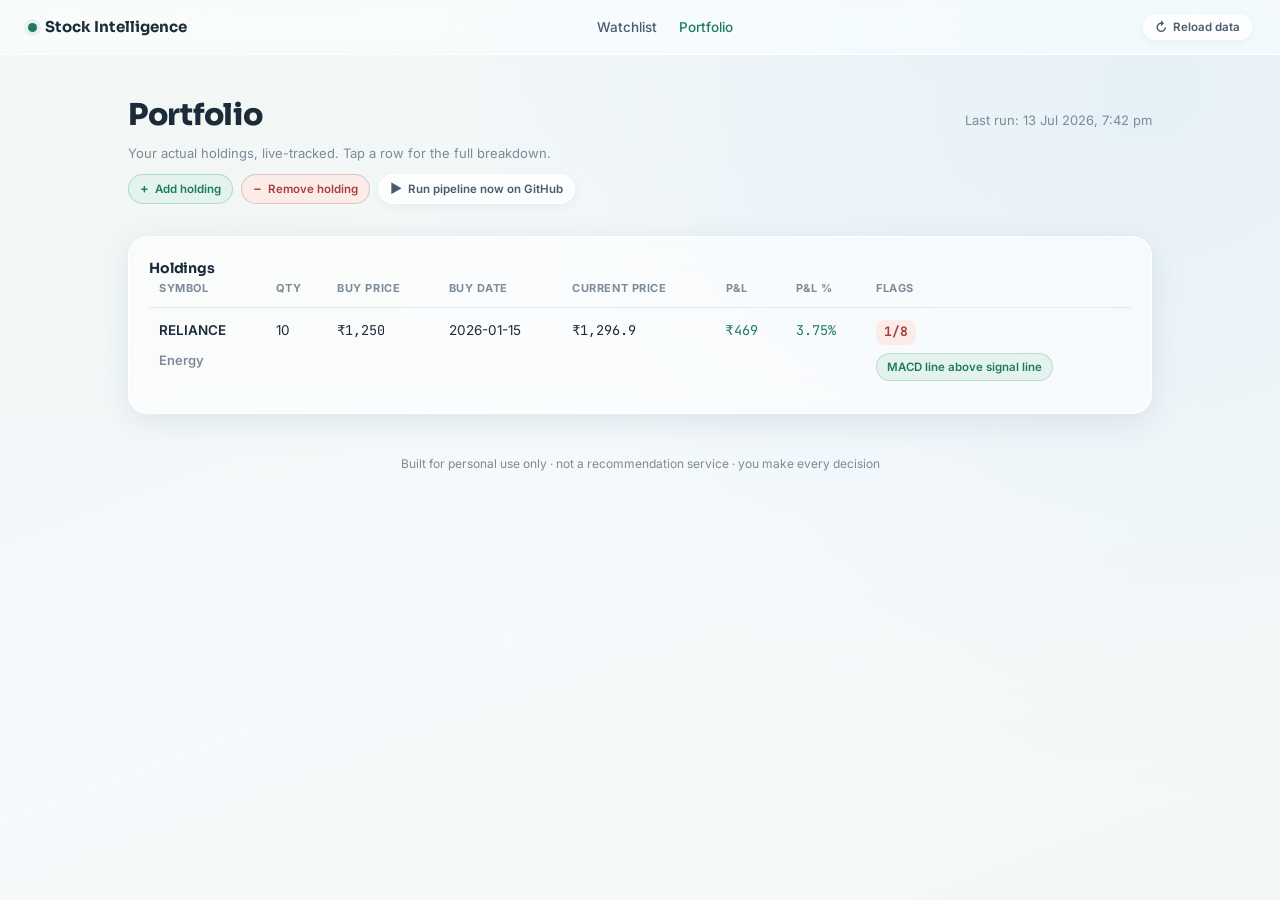
==== commit 7623ebce: "feat: import real holdings, fix IST briefing timing, clickable KPI cards (#9) Portfolio - Replace pl" ====
--- a/dashboard/portfolio.html
+++ b/dashboard/portfolio.html
@@ -6,7 +6,7 @@
 <title>Stock Intelligence — Portfolio</title>
 <link rel="preconnect" href="https://fonts.googleapis.com">
 <link href="https://fonts.googleapis.com/css2?family=Sora:wght@400;500;600;700;800&family=Inter:wght@400;500;600&family=JetBrains+Mono:wght@400;500;600&display=swap" rel="stylesheet">
-<link rel="stylesheet" href="css/style.css?v=3">
+<link rel="stylesheet" href="css/style.css?v=4">
 </head>
 <body>
 
@@ -55,7 +55,7 @@
 
 <footer>Built for personal use only · not a recommendation service · you make every decision</footer>
 
-<script src="js/app.js?v=3"></script>
+<script src="js/app.js?v=4"></script>
 <script>
 async function render() {
   const utils = window.dashboardUtils;
@@ -91,7 +91,7 @@
       <td>${holding.symbol}<div class="empty-note">${holding.sector || ""}</div></td>
       <td>${holding.quantity}</td>
       <td class="price-cell">${utils.formatPrice(holding.buy_price)}</td>
-      <td>${holding.buy_date}</td>
+      <td>${holding.buy_date || "—"}</td>
       <td class="price-cell">${utils.formatPrice(holding.current_price)}</td>
       <td class="price-cell chg ${pnlClass}">${pnlText}</td>
       <td class="price-cell chg ${pnlClass}">${pnlPctText}</td>
--- a/dashboard/css/style.css
+++ b/dashboard/css/style.css
@@ -334,6 +334,42 @@
   transition:transform 0.15s ease, box-shadow 0.15s ease;
 }
 .kpi-card:hover{transform:translateY(-2px); box-shadow:0 6px 18px rgba(31,64,90,0.10);}
+/* KPI cards are clickable buttons that open a shared detail drawer */
+button.kpi-card{font-family:'Inter',sans-serif; text-align:left; width:100%; cursor:pointer; position:relative; color:inherit; display:block;}
+button.kpi-card .kpi-expand{position:absolute; top:12px; right:14px; font-size:9.5px; font-weight:700; text-transform:uppercase; letter-spacing:0.04em; color:var(--ink-faint); opacity:0; transition:opacity 0.15s ease;}
+button.kpi-card:hover .kpi-expand{opacity:0.9;}
+button.kpi-card.active{border-color:rgba(31,122,99,0.5); box-shadow:0 0 0 3px var(--teal-soft);}
+button.kpi-card.active .kpi-expand{opacity:1; color:var(--teal);}
+
+.kpi-detail{margin-top:-4px; animation:fadeUp 0.25s ease both;}
+.kpi-detail-head{display:flex; align-items:center; justify-content:space-between; gap:10px; margin-bottom:10px;}
+.kpi-detail-head h3{font-size:13.5px; font-weight:700;}
+.kpi-detail-close{background:rgba(28,43,58,0.06); border:none; border-radius:8px; width:26px; height:26px; cursor:pointer; color:var(--ink-soft); font-size:12px; flex-shrink:0;}
+.kpi-detail-close:hover{background:var(--rose-soft); color:var(--rose);}
+.kpi-detail-body{display:grid; grid-template-columns:repeat(auto-fill,minmax(300px,1fr)); gap:4px 16px;}
+.kpi-stock-row{
+  display:flex; align-items:center; gap:8px; width:100%; text-align:left;
+  background:none; border:none; border-bottom:1px solid var(--line); padding:6px 2px;
+  cursor:pointer; font-family:'Inter',sans-serif; transition:background 0.12s ease;
+}
+.kpi-stock-row:hover{background:rgba(255,255,255,0.7);}
+.kpi-stock-row .ss{font-weight:700; font-size:12px; min-width:78px;}
+.kpi-stock-row .kstat{font-size:10px; color:var(--ink-faint);}
+.kpi-stock-row .kprice{margin-left:auto; font-size:11px; font-weight:600; white-space:nowrap;}
+.kpi-stock-row .kprice .chg{font-size:10px; margin-left:2px;}
+
+.kpi-holding-head, .kpi-holding-row{display:grid; grid-template-columns:78px 1fr 78px 56px 76px; gap:8px; align-items:center; font-size:11.5px; padding:6px 2px; text-align:left;}
+.kpi-holding-head{font-size:9.5px; text-transform:uppercase; letter-spacing:0.05em; color:var(--ink-faint); font-weight:700; border-bottom:1px solid var(--line);}
+.kpi-holding-head span:not(:first-child), .kpi-holding-row span:not(:first-child):not(.kh-note){text-align:right; justify-self:end;}
+button.kpi-holding-row{background:none; border:none; border-bottom:1px solid var(--line); cursor:pointer; font-family:'Inter',sans-serif; width:100%; transition:background 0.12s ease;}
+button.kpi-holding-row:hover{background:rgba(255,255,255,0.7);}
+.kpi-holding-row .ss{font-weight:700;}
+.kpi-holding-row .kh-note{grid-column:2 / -1; color:var(--ink-faint); font-style:italic; text-align:left; justify-self:start;}
+.kpi-holding-row .up{color:var(--teal);} .kpi-holding-row .down{color:var(--rose);}
+.kpi-portfolio-total{grid-column:1 / -1; margin-top:8px; font-size:12px; font-weight:600;}
+.kpi-portfolio-total .up{color:var(--teal);} .kpi-portfolio-total .down{color:var(--rose);}
+.kpi-portfolio-link{grid-column:1 / -1; justify-self:start; margin-top:8px;}
+.kpi-detail-body .up{color:var(--teal);} .kpi-detail-body .down{color:var(--rose);}
 .kpi-label{font-size:10.5px; text-transform:uppercase; letter-spacing:0.05em; color:var(--ink-faint); font-weight:700; margin-bottom:4px;}
 .kpi-value{font-family:'Sora',sans-serif; font-size:20px; font-weight:800; line-height:1.2;}
 .kpi-value.mono{font-family:'JetBrains Mono',monospace;}
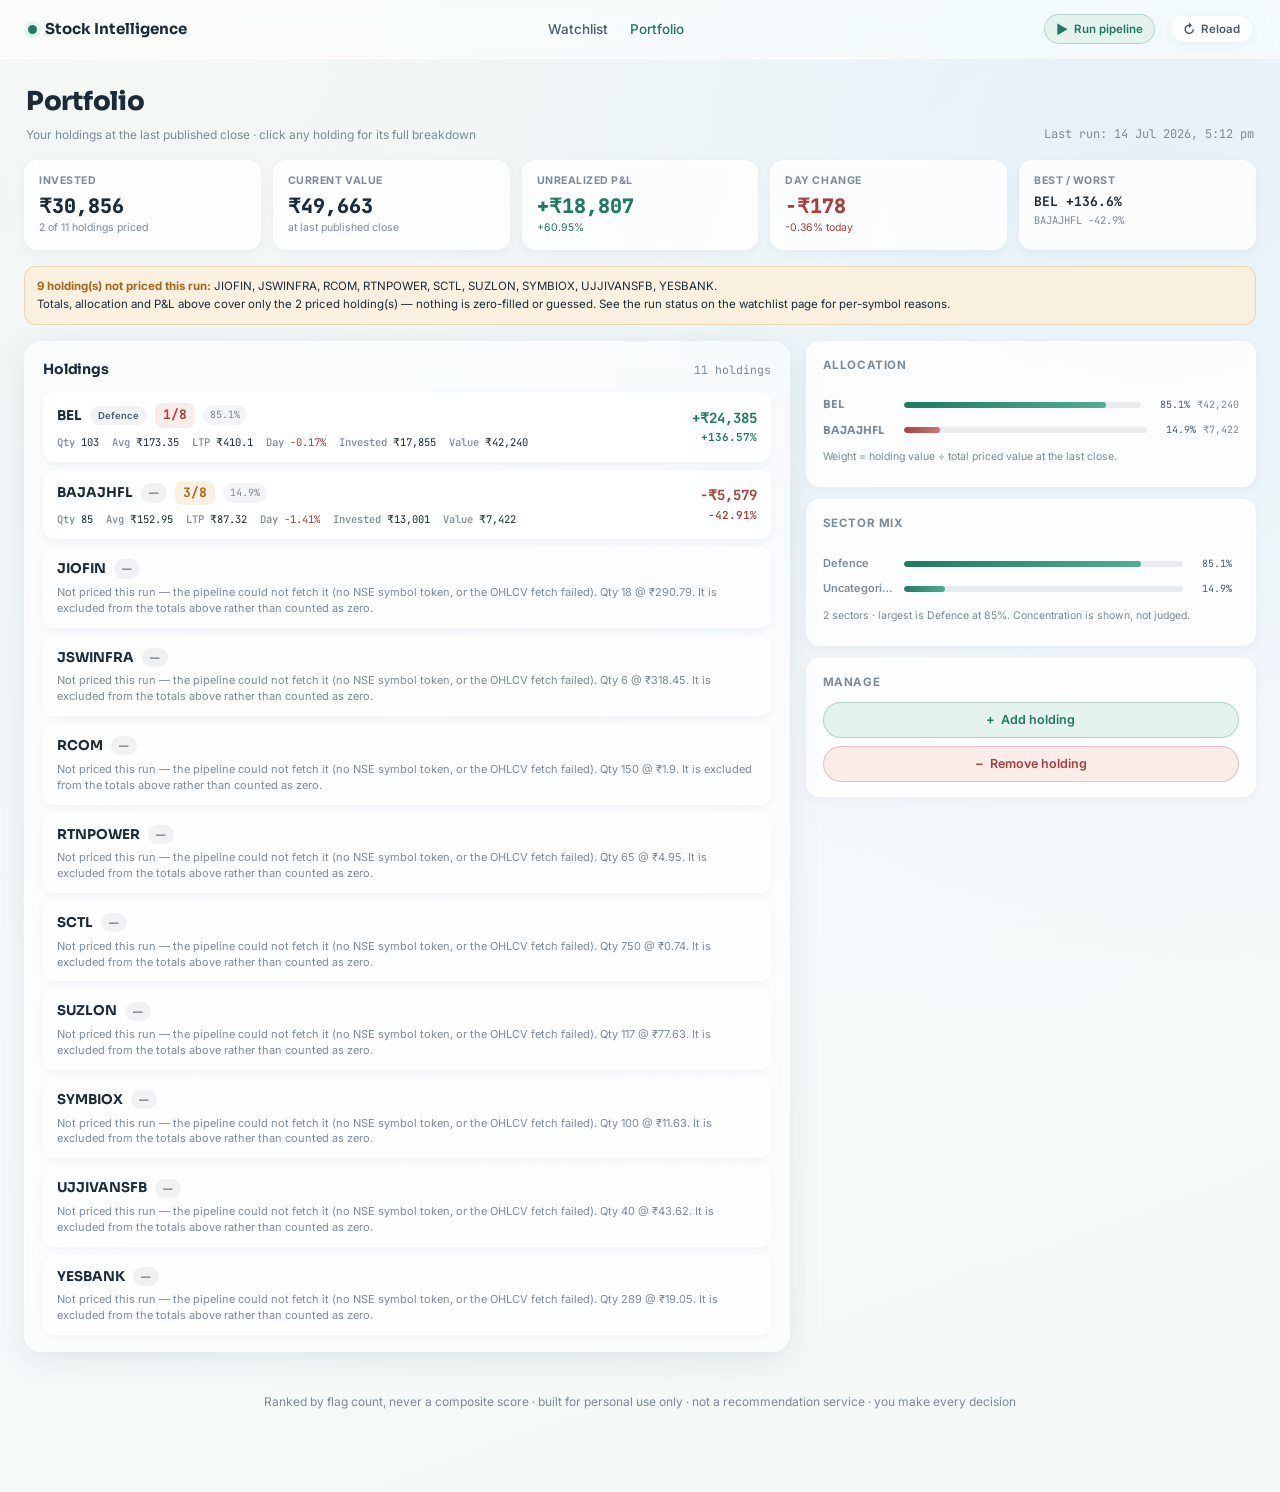
==== commit 1bc3e241: "fix: restore lost data, promote search, add watch levels, redesign portfolio (#10) Data reliability " ====
--- a/dashboard/portfolio.html
+++ b/dashboard/portfolio.html
@@ -6,127 +6,74 @@
 <title>Stock Intelligence — Portfolio</title>
 <link rel="preconnect" href="https://fonts.googleapis.com">
 <link href="https://fonts.googleapis.com/css2?family=Sora:wght@400;500;600;700;800&family=Inter:wght@400;500;600&family=JetBrains+Mono:wght@400;500;600&display=swap" rel="stylesheet">
-<link rel="stylesheet" href="css/style.css?v=4">
+<link rel="stylesheet" href="css/style.css?v=5">
 </head>
 <body>
 
-<nav>
-  <div class="brand"><span class="dot"></span> Stock Intelligence</div>
-  <ul>
-    <li><a href="index.html">Watchlist</a></li>
-    <li><a href="portfolio.html" class="active">Portfolio</a></li>
-  </ul>
-  <div class="nav-right">
-    <button class="btn btn-ghost btn-sm" id="refresh-btn" title="Reloads the latest published data. New prices come from the daily pipeline — use ‘Run pipeline now on GitHub’ for a fresh fetch."><span class="icon">↻</span><span class="label">Reload data</span></button>
+<div class="sticky-top">
+  <nav>
+    <div class="brand"><span class="dot"></span> Stock Intelligence</div>
+    <ul>
+      <li><a href="index.html">Watchlist</a></li>
+      <li><a href="portfolio.html" class="active">Portfolio</a></li>
+    </ul>
+    <div class="nav-right">
+      <a class="btn btn-primary btn-sm" href="https://github.com/subramanya1496/nse-dashboard/actions/workflows/daily-run.yml" target="_blank" rel="noopener"><span class="icon">▶</span><span class="label"> Run pipeline</span></a>
+      <button class="btn btn-ghost btn-sm" id="refresh-btn" title="Reloads the latest published data. New prices come from the daily pipeline — use ‘Run pipeline’ for a fresh fetch."><span class="icon">↻</span><span class="label">Reload</span></button>
+    </div>
+  </nav>
+</div>
+
+<main class="wide">
+
+  <div class="pf-title-row">
+    <div>
+      <h1 class="display">Portfolio</h1>
+      <div class="sub">Your holdings at the last published close · click any holding for its full breakdown</div>
+    </div>
+    <div class="sub mono" id="last-updated">Loading…</div>
   </div>
-</nav>
 
-<header class="hero">
-  <div class="title-row">
-    <h1 class="display">Portfolio</h1>
-    <div class="sub" id="last-updated">Loading…</div>
-  </div>
-  <div class="sub">Your actual holdings, live-tracked. Tap a row for the full breakdown.</div>
-  <div class="actions-row">
-    <a class="btn btn-primary btn-sm" href="https://github.com/subramanya1496/nse-dashboard/issues/new?template=add-holding.yml" target="_blank" rel="noopener"><span class="icon">+</span> Add holding</a>
-    <a class="btn btn-danger btn-sm" href="https://github.com/subramanya1496/nse-dashboard/issues/new?template=remove-holding.yml" target="_blank" rel="noopener"><span class="icon">−</span> Remove holding</a>
-    <a class="btn btn-ghost btn-sm" href="https://github.com/subramanya1496/nse-dashboard/actions/workflows/daily-run.yml" target="_blank" rel="noopener"><span class="icon">▶</span> Run pipeline now on GitHub</a>
-  </div>
-</header>
+  <section class="kpi-row" id="pf-kpis" aria-label="Portfolio summary">
+    <div class="kpi-card"><div class="kpi-label">Loading…</div></div>
+  </section>
 
-<main>
-  <div class="card">
-    <h2>Holdings</h2>
-    <div style="overflow-x:auto;">
-      <table id="holdings-table">
-        <thead>
-          <tr>
-            <th>Symbol</th><th>Qty</th><th>Buy price</th><th>Buy date</th>
-            <th>Current price</th><th>P&amp;L</th><th>P&amp;L %</th><th>Flags</th>
-          </tr>
-        </thead>
-        <tbody id="holdings-body">
-          <tr><td colspan="8" class="empty-note">Loading…</td></tr>
-        </tbody>
-      </table>
+  <div id="pf-data-note"></div>
+
+  <section class="grid-main">
+    <div class="panel" aria-label="Holdings">
+      <div class="card-head-row">
+        <h2>Holdings</h2>
+        <span class="stock-count" id="pf-count"></span>
+      </div>
+      <div id="pf-holdings"><div class="empty-note">Loading…</div></div>
     </div>
-  </div>
+
+    <aside class="rail">
+      <div class="side-card">
+        <h5>Allocation</h5>
+        <div id="pf-allocation" class="empty-note">Loading…</div>
+      </div>
+      <div class="side-card">
+        <h5>Sector mix</h5>
+        <div id="pf-sectors" class="empty-note">Loading…</div>
+      </div>
+      <div class="side-card">
+        <h5>Manage</h5>
+        <div class="manage-buttons">
+          <a class="btn btn-primary" href="https://github.com/subramanya1496/nse-dashboard/issues/new?template=add-holding.yml" target="_blank" rel="noopener"><span class="icon">+</span> Add holding</a>
+          <a class="btn btn-danger" href="https://github.com/subramanya1496/nse-dashboard/issues/new?template=remove-holding.yml" target="_blank" rel="noopener"><span class="icon">−</span> Remove holding</a>
+        </div>
+      </div>
+    </aside>
+  </section>
+
 </main>
 
-<footer>Built for personal use only · not a recommendation service · you make every decision</footer>
+<footer>Ranked by flag count, never a composite score · built for personal use only · not a recommendation service · you make every decision</footer>
 
-<script src="js/app.js?v=4"></script>
-<script>
-async function render() {
-  const utils = window.dashboardUtils;
-  const [meta, flagDefinitions, portfolio] = await Promise.all([
-    utils.loadMeta(),
-    utils.loadFlagDefinitions(),
-    utils.loadPortfolio(),
-  ]);
-
-  document.getElementById("last-updated").textContent = `Last run: ${utils.formatUpdatedAt(meta.run_at)}`;
-
-  const body = document.getElementById("holdings-body");
-  body.innerHTML = "";
-
-  if (!portfolio.holdings.length) {
-    body.innerHTML = `<tr><td colspan="8" class="empty-note">No holdings configured. Add entries to config/portfolio.json.</td></tr>`;
-    return;
-  }
-
-  portfolio.holdings.forEach((holding) => {
-    const pnlClass = holding.pnl > 0 ? "up" : holding.pnl < 0 ? "down" : "flat";
-    const pnlText = holding.pnl !== null ? `₹${holding.pnl.toLocaleString("en-IN", { maximumFractionDigits: 2 })}` : "—";
-    const pnlPctText = holding.pnl_pct !== null ? `${holding.pnl_pct.toFixed(2)}%` : "—";
-
-    const flagsHtml = holding.flags
-      ? `<span class="flag-count ${utils.flagCountClass(holding.flags.flag_count, holding.flags.flag_total)}">${holding.flags.flag_count}/${holding.flags.flag_total}</span>
-         <div class="flagrow">${holding.flags.flags_on.map((k) => `<span class="flag on">${utils.flagShortLabel(flagDefinitions, k)}</span>`).join("")}</div>`
-      : `<span class="empty-note">no data this cycle</span>`;
-
-    const row = document.createElement("tr");
-    if (holding.flags) row.style.cursor = "pointer";
-    row.innerHTML = `
-      <td>${holding.symbol}<div class="empty-note">${holding.sector || ""}</div></td>
-      <td>${holding.quantity}</td>
-      <td class="price-cell">${utils.formatPrice(holding.buy_price)}</td>
-      <td>${holding.buy_date || "—"}</td>
-      <td class="price-cell">${utils.formatPrice(holding.current_price)}</td>
-      <td class="price-cell chg ${pnlClass}">${pnlText}</td>
-      <td class="price-cell chg ${pnlClass}">${pnlPctText}</td>
-      <td>${flagsHtml}</td>
-    `;
-    body.appendChild(row);
-
-    if (holding.flags) {
-      row.addEventListener("click", async () => {
-        const existing = row.nextElementSibling;
-        if (existing && existing.classList.contains("detail-row")) {
-          existing.remove();
-          return;
-        }
-        const stock = await utils.loadStock(holding.symbol);
-        const detailRow = document.createElement("tr");
-        detailRow.className = "detail-row";
-        const cell = document.createElement("td");
-        cell.colSpan = 8;
-        cell.innerHTML = `<div class="detail-panel" style="border:none; border-radius:14px;">${utils.renderDetailPanelHtml(stock, flagDefinitions)}</div>`;
-        detailRow.appendChild(cell);
-        row.after(detailRow);
-      });
-    }
-  });
-}
-
-render().catch((err) => {
-  console.error(err);
-  document.getElementById("holdings-body").innerHTML =
-    `<tr><td colspan="8" class="empty-note">Failed to load data: ${err.message}. Run the pipeline first (python -m src.pipeline).</td></tr>`;
-});
-
-window.dashboardUtils.initRefreshButton(document.getElementById("refresh-btn"), render);
-</script>
+<script src="js/app.js?v=5"></script>
+<script src="js/portfolio.js?v=5"></script>
 
 </body>
 </html>
--- a/dashboard/css/style.css
+++ b/dashboard/css/style.css
@@ -312,6 +312,41 @@
 .status-dot.pre{background:var(--amber); box-shadow:0 0 0 3px var(--amber-soft);}
 .status-dot.closed{background:var(--ink-faint); box-shadow:0 0 0 3px rgba(28,43,58,0.08);}
 @keyframes pulse{0%,100%{opacity:1;} 50%{opacity:0.55;}}
+
+/* Always-visible search in the sticky header */
+.nav-search-wrap{flex:1; max-width:420px; margin:0 18px; position:relative; display:flex; align-items:center;}
+.nav-search{width:100%; padding:7px 14px; font-size:12.5px;}
+.nav-search-count{
+  position:absolute; right:12px; font-size:9.5px; color:var(--teal); font-weight:600;
+  pointer-events:none; font-family:'JetBrains Mono',monospace; background:var(--glass-strong);
+  padding:1px 4px; border-radius:6px;
+}
+.mi-sub.stale{color:var(--amber); font-weight:600;}
+#watchlist-card.search-target{border-color:rgba(31,122,99,0.35);}
+
+/* Keep an eye on */
+.watch-grid{display:grid; grid-template-columns:repeat(auto-fill,minmax(330px,1fr)); gap:10px;}
+.watch-card{background:var(--glass-strong); border:1px solid var(--glass-border); border-radius:12px; padding:11px 12px;}
+.watch-head{display:flex; align-items:center; gap:7px; flex-wrap:wrap;}
+.watch-sym{
+  font-family:'Sora',sans-serif; font-weight:700; font-size:13.5px; color:var(--ink);
+  background:none; border:none; padding:0; cursor:pointer;
+}
+.watch-sym:hover{color:var(--teal); text-decoration:underline;}
+.watch-price{margin-left:auto; font-size:12px; font-weight:600; white-space:nowrap;}
+.watch-why{margin:6px 0 8px;}
+.watch-why .exp-highlight{font-size:11px; margin-top:2px;}
+.level-row{display:flex; gap:6px; flex-wrap:wrap;}
+.level-pill{
+  flex:1; min-width:66px; background:rgba(255,255,255,0.6); border:1px solid var(--line);
+  border-radius:9px; padding:5px 7px; display:flex; flex-direction:column; gap:1px;
+}
+.level-pill .lv-k{font-size:9px; text-transform:uppercase; letter-spacing:0.04em; color:var(--ink-faint); font-weight:700;}
+.level-pill .lv-v{font-size:11.5px; font-weight:600;}
+.level-pill .lv-dist{font-size:9.5px; font-weight:600; font-family:'JetBrains Mono',monospace;}
+.level-pill .lv-dist.up{color:var(--teal);} .level-pill .lv-dist.down{color:var(--rose);}
+.watch-foot{margin-top:7px; line-height:1.4;}
+.watch-note{margin-top:10px;}
 
 /* Wide main container + section rhythm */
 main.wide{max-width:1440px; margin:0 auto; padding:18px 24px 0; display:flex; flex-direction:column; gap:16px;}
@@ -540,6 +575,50 @@
 .pa-block .k{display:block; font-size:9.5px; color:var(--ink-faint); text-transform:uppercase; letter-spacing:0.04em; font-weight:700;}
 .callout.compact{margin-top:0; padding:10px 12px; font-size:11.5px; border-radius:12px;}
 
+/* Portfolio page */
+.pf-title-row{display:flex; align-items:flex-end; justify-content:space-between; gap:12px; flex-wrap:wrap; padding:4px 2px 0;}
+.pf-title-row h1.display{font-size:clamp(20px,3vw,26px); font-weight:800;}
+.pf-title-row .sub{font-size:12px; color:var(--ink-faint); margin-top:2px;}
+.kpi-value.pf-bw{font-size:13px; font-weight:700;}
+.kpi-value.pf-bw .mono{font-family:'JetBrains Mono',monospace;}
+
+.pf-block{margin-bottom:8px;}
+.pf-block:last-child{margin-bottom:0;}
+.pf-row{
+  background:var(--glass-strong); border:1px solid var(--glass-border); border-radius:12px;
+  padding:10px 13px; display:flex; align-items:center; justify-content:space-between; gap:12px;
+  box-shadow:0 3px 10px rgba(31,64,90,0.05);
+}
+.pf-row.clickable{cursor:pointer;}
+.pf-row.clickable:hover{border-color:rgba(31,122,99,0.3);}
+.pf-block.expanded .pf-row{border-radius:12px 12px 0 0; border-bottom-color:transparent;}
+.pf-row.unpriced{background:rgba(255,255,255,0.45); border-style:dashed;}
+.pf-main{flex:1; min-width:0;}
+.pf-head{display:flex; align-items:center; gap:8px; flex-wrap:wrap;}
+.pf-head .name{font-family:'Sora',sans-serif; font-weight:700; font-size:13.5px;}
+.pf-weight{font-size:10px; color:var(--ink-faint); background:rgba(28,43,58,0.05); border-radius:999px; padding:2px 7px;}
+.pf-metrics{display:flex; gap:13px; flex-wrap:wrap; margin-top:6px; font-size:10.5px;}
+.pf-metrics .m{white-space:nowrap;}
+.pf-metrics .mk{color:var(--ink-faint); font-weight:500;}
+.pf-metrics .up{color:var(--teal);} .pf-metrics .down{color:var(--rose);}
+.pf-note{font-size:11px; color:var(--ink-faint); margin-top:5px; line-height:1.45;}
+.pf-pnl{text-align:right; flex-shrink:0;}
+.pf-pnl-v{font-size:14px; font-weight:700;}
+.pf-pnl-p{font-size:11px; font-weight:600;}
+.pf-pnl .up, .pf-pnl-v.up, .pf-pnl-p.up{color:var(--teal);}
+.pf-pnl .down, .pf-pnl-v.down, .pf-pnl-p.down{color:var(--rose);}
+.pf-block .detail-panel{border-radius:0 0 12px 12px;}
+
+.alloc-row{display:grid; grid-template-columns:74px 1fr 42px auto; gap:7px; align-items:center; font-size:11.5px; padding:4px 0;}
+.alloc-row .ss{font-weight:700; font-size:11px; overflow:hidden; text-overflow:ellipsis; white-space:nowrap;}
+.alloc-row .ss.sec{font-family:'Inter',sans-serif; font-weight:600;}
+.alloc-bar{height:6px; border-radius:4px; background:rgba(28,43,58,0.08); overflow:hidden;}
+.alloc-bar span{display:block; height:100%; border-radius:4px; background:linear-gradient(90deg,var(--teal),#4fae95);}
+.alloc-bar span.down{background:linear-gradient(90deg,var(--rose),#c97a75);}
+.alloc-bar span.flat{background:linear-gradient(90deg,var(--ink-faint),#aab6c0);}
+.alloc-w{font-size:10px; color:var(--ink-soft); text-align:right;}
+.alloc-v{font-size:10px; color:var(--ink-faint); text-align:right;}
+
 /* Responsive */
 @media (max-width:1200px){
   .kpi-row{grid-template-columns:repeat(3,minmax(0,1fr));}
@@ -548,9 +627,20 @@
 @media (max-width:980px){
   .grid-opp, .grid-main{grid-template-columns:minmax(0,1fr);}
 }
+/* Below ~860px the nav can't fit brand + links + search + buttons on one line, and the
+   search collapses to an unusable sliver — give it its own full-width row instead. */
+@media (max-width:860px){
+  nav{flex-wrap:wrap;}
+  .nav-search-wrap{order:3; flex-basis:100%; max-width:none; margin:8px 0 0;}
+}
 @media (max-width:640px){
   main.wide{padding:14px 14px 0;}
   .kpi-row{grid-template-columns:repeat(2,minmax(0,1fr));}
+  .watch-grid{grid-template-columns:minmax(0,1fr);}
+  .pf-row{flex-wrap:wrap;}
+  .pf-pnl{text-align:left;}
+  .alloc-row{grid-template-columns:64px 1fr 38px;}
+  .alloc-row .alloc-v{display:none;}
   .screens-grid{grid-template-columns:minmax(0,1fr);}
   .sr-top{flex-wrap:wrap;}
   .sr-top .mid{order:3; width:100%; margin-top:4px;}
